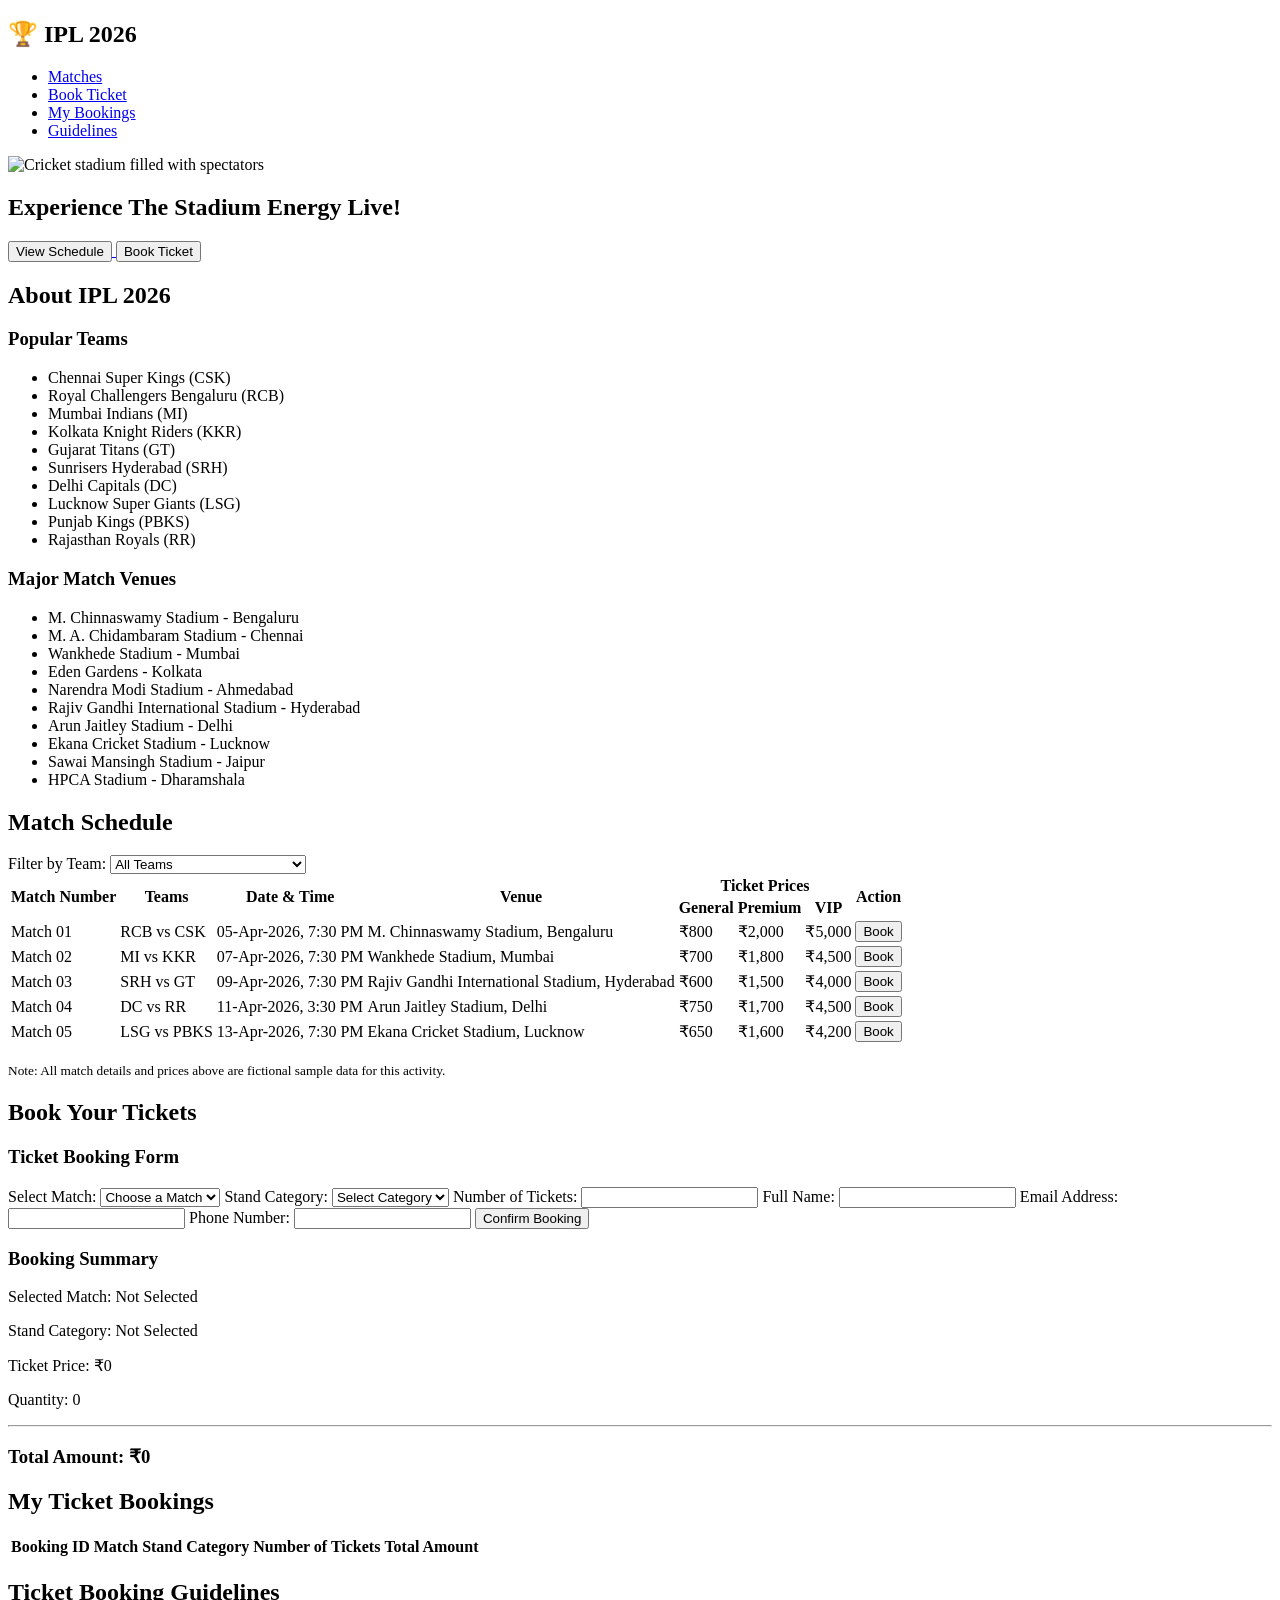
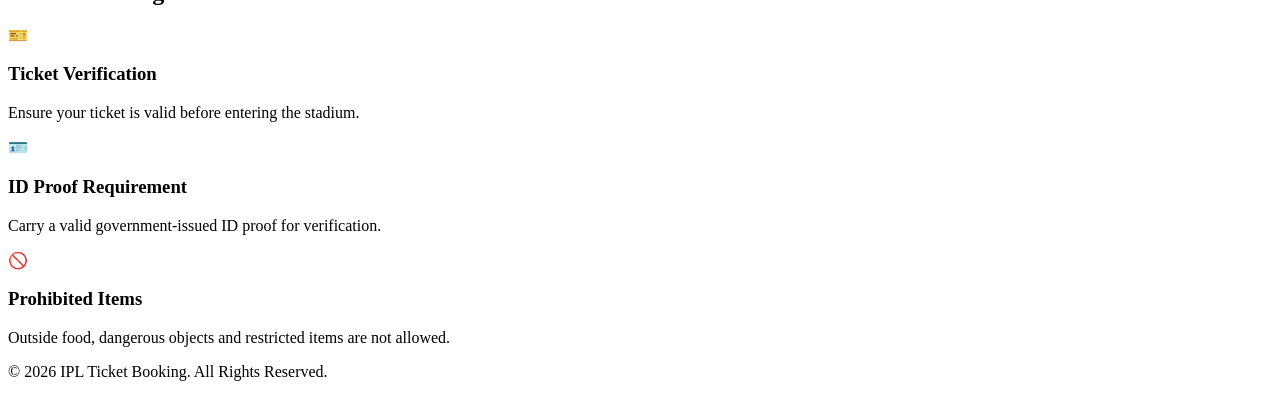
==== WebApp/index.html @ ac0f92f1 "update HTML" ====
<!DOCTYPE html>
<html lang="en">

<head>
    <meta charset="UTF-8">
    <meta name="viewport" content="width=device-width, initial-scale=1.0">
    <title>IPL 2026 - Ticket Booking</title>

    <link rel="stylesheet" href="../CSS/style.css">
</head>

<body>

    <!-- Navigation Bar -->
    <header>
        <nav>
            <div class="logo">
                <h1>🏆 IPL 2026</h1>
            </div>

            <ul>
                <li><a href="#matches">Matches</a></li>
                <li><a href="#booking">Book Ticket</a></li>
                <li><a href="#my-bookings">My Bookings</a></li>
                <li><a href="#guidelines">Guidelines</a></li>
            </ul>
        </nav>
    </header>


    <main>

        <!-- Hero Section -->
        <section id="home" class="hero">

            <img src="img/ipl-stadium.jpg"
                 alt="Cricket stadium filled with spectators">

            <div class="hero-content">
                <h2>Experience The Stadium Energy Live!</h2>

                <a href="#matches">
                    <button type="button">View Schedule</button>
                </a>

                <a href="#booking">
                    <button type="button">Book Ticket</button>
                </a>
            </div>

        </section>


        <!-- About IPL Section -->
        <section id="about">

            <h2>About IPL 2026</h2>

            <div class="about-content">

                <div class="popular-teams">
                    <h3>Popular Teams</h3>

                    <ul>
                        <li>Chennai Super Kings (CSK)</li>
                        <li>Royal Challengers Bengaluru (RCB)</li>
                        <li>Mumbai Indians (MI)</li>
                        <li>Kolkata Knight Riders (KKR)</li>
                        <li>Gujarat Titans (GT)</li>
                        <li>Sunrisers Hyderabad (SRH)</li>
                        <li>Delhi Capitals (DC)</li>
                        <li>Lucknow Super Giants (LSG)</li>
                        <li>Punjab Kings (PBKS)</li>
                        <li>Rajasthan Royals (RR)</li>
                    </ul>
                </div>


                <div class="major-venues">
                    <h3>Major Match Venues</h3>

                    <ul>
                        <li>M. Chinnaswamy Stadium - Bengaluru</li>
                        <li>M. A. Chidambaram Stadium - Chennai</li>
                        <li>Wankhede Stadium - Mumbai</li>
                        <li>Eden Gardens - Kolkata</li>
                        <li>Narendra Modi Stadium - Ahmedabad</li>
                        <li>Rajiv Gandhi International Stadium - Hyderabad</li>
                        <li>Arun Jaitley Stadium - Delhi</li>
                        <li>Ekana Cricket Stadium - Lucknow</li>
                        <li>Sawai Mansingh Stadium - Jaipur</li>
                        <li>HPCA Stadium - Dharamshala</li>
                    </ul>
                </div>

            </div>

        </section>


        <!-- Match Schedule Section -->
        <section id="matches">

            <h2>Match Schedule</h2>

            <!-- Team Filter -->
            <div class="team-filter">
                <label for="team-filter">Filter by Team:</label>

                <select id="team-filter" name="team-filter">
                    <option value="all">All Teams</option>
                    <option value="CSK">Chennai Super Kings</option>
                    <option value="RCB">Royal Challengers Bengaluru</option>
                    <option value="MI">Mumbai Indians</option>
                    <option value="KKR">Kolkata Knight Riders</option>
                    <option value="GT">Gujarat Titans</option>
                    <option value="SRH">Sunrisers Hyderabad</option>
                    <option value="DC">Delhi Capitals</option>
                    <option value="LSG">Lucknow Super Giants</option>
                    <option value="PBKS">Punjab Kings</option>
                    <option value="RR">Rajasthan Royals</option>
                </select>
            </div>


            <!-- Match Table -->
            <table>

                <thead>
                    <tr>
                        <th rowspan="2">Match Number</th>
                        <th rowspan="2">Teams</th>
                        <th rowspan="2">Date & Time</th>
                        <th rowspan="2">Venue</th>
                        <th colspan="3">Ticket Prices</th>
                        <th rowspan="2">Action</th>
                    </tr>

                    <tr>
                        <th>General</th>
                        <th>Premium</th>
                        <th>VIP</th>
                    </tr>
                </thead>


                <tbody>

                    <tr>
                        <td>Match 01</td>
                        <td>RCB vs CSK</td>
                        <td>05-Apr-2026, 7:30 PM</td>
                        <td>M. Chinnaswamy Stadium, Bengaluru</td>
                        <td>₹800</td>
                        <td>₹2,000</td>
                        <td>₹5,000</td>
                        <td><a href="#booking"><button type="button">Book</button></a></td>
                    </tr>

                    <tr>
                        <td>Match 02</td>
                        <td>MI vs KKR</td>
                        <td>07-Apr-2026, 7:30 PM</td>
                        <td>Wankhede Stadium, Mumbai</td>
                        <td>₹700</td>
                        <td>₹1,800</td>
                        <td>₹4,500</td>
                        <td><a href="#booking"><button type="button">Book</button></a></td>
                    </tr>

                    <tr>
                        <td>Match 03</td>
                        <td>SRH vs GT</td>
                        <td>09-Apr-2026, 7:30 PM</td>
                        <td>Rajiv Gandhi International Stadium, Hyderabad</td>
                        <td>₹600</td>
                        <td>₹1,500</td>
                        <td>₹4,000</td>
                        <td><a href="#booking"><button type="button">Book</button></a></td>
                    </tr>

                    <tr>
                        <td>Match 04</td>
                        <td>DC vs RR</td>
                        <td>11-Apr-2026, 3:30 PM</td>
                        <td>Arun Jaitley Stadium, Delhi</td>
                        <td>₹750</td>
                        <td>₹1,700</td>
                        <td>₹4,500</td>
                        <td><a href="#booking"><button type="button">Book</button></a></td>
                    </tr>

                    <tr>
                        <td>Match 05</td>
                        <td>LSG vs PBKS</td>
                        <td>13-Apr-2026, 7:30 PM</td>
                        <td>Ekana Cricket Stadium, Lucknow</td>
                        <td>₹650</td>
                        <td>₹1,600</td>
                        <td>₹4,200</td>
                        <td><a href="#booking"><button type="button">Book</button></a></td>
                    </tr>

                </tbody>

            </table>

            <p><small>Note: All match details and prices above are fictional sample data for this activity.</small></p>

        </section>


        <!-- Ticket Booking Section -->
        <section id="booking">

            <h2>Book Your Tickets</h2>

            <div class="booking-container">

                <!-- Booking Form -->
                <div class="booking-form">

                    <h3>Ticket Booking Form</h3>

                    <form>

                        <label for="match">Select Match:</label>
                        <select id="match" name="match" required>
                            <option value="">Choose a Match</option>
                            <option value="Match 01">RCB vs CSK</option>
                            <option value="Match 02">MI vs KKR</option>
                            <option value="Match 03">SRH vs GT</option>
                            <option value="Match 04">DC vs RR</option>
                            <option value="Match 05">LSG vs PBKS</option>
                        </select>


                        <label for="stand">Stand Category:</label>
                        <select id="stand" name="stand" required>
                            <option value="">Select Category</option>
                            <option value="General">General</option>
                            <option value="Premium">Premium</option>
                            <option value="VIP">VIP</option>
                        </select>


                        <label for="quantity">Number of Tickets:</label>
                        <input type="number" id="quantity"
                               name="quantity" min="1" required>


                        <label for="name">Full Name:</label>
                        <input type="text" id="name"
                               name="name" required>


                        <label for="email">Email Address:</label>
                        <input type="email" id="email"
                               name="email" required>


                        <label for="phone">Phone Number:</label>
                        <input type="tel" id="phone"
                               name="phone" required>


                        <button type="submit">Confirm Booking</button>

                    </form>

                </div>


                <!-- Booking Summary Card -->
                <aside class="booking-summary">

                    <h3>Booking Summary</h3>

                    <p>Selected Match: <span>Not Selected</span></p>

                    <p>Stand Category: <span>Not Selected</span></p>

                    <p>Ticket Price: <span>₹0</span></p>

                    <p>Quantity: <span>0</span></p>

                    <hr>

                    <h3>Total Amount: ₹0</h3>

                </aside>

            </div>

        </section>


        <!-- My Ticket Bookings Section -->
        <section id="my-bookings">

            <h2>My Ticket Bookings</h2>

            <table>

                <thead>
                    <tr>
                        <th>Booking ID</th>
                        <th>Match</th>
                        <th>Stand Category</th>
                        <th>Number of Tickets</th>
                        <th>Total Amount</th>
                    </tr>
                </thead>

                <tbody>
                    <!-- Future booking records will appear here -->
                </tbody>

            </table>

        </section>


        <!-- Guidelines Section -->
        <section id="guidelines">

            <h2>Ticket Booking Guidelines</h2>

            <div class="guidelines-list">

                <article class="guideline-card">
                    <span class="guideline-icon">🎫</span>
                    <div>
                        <h3>Ticket Verification</h3>
                        <p>Ensure your ticket is valid before entering the stadium.</p>
                    </div>
                </article>


                <article class="guideline-card">
                    <span class="guideline-icon">🪪</span>
                    <div>
                        <h3>ID Proof Requirement</h3>
                        <p>Carry a valid government-issued ID proof for verification.</p>
                    </div>
                </article>


                <article class="guideline-card">
                    <span class="guideline-icon">🚫</span>
                    <div>
                        <h3>Prohibited Items</h3>
                        <p>Outside food, dangerous objects and restricted items are not allowed.</p>
                    </div>
                </article>

            </div>

        </section>

    </main>


    <!-- Footer -->
    <footer>

        <p>&copy; 2026 IPL Ticket Booking. All Rights Reserved.</p>

    </footer>

</body>

</html>
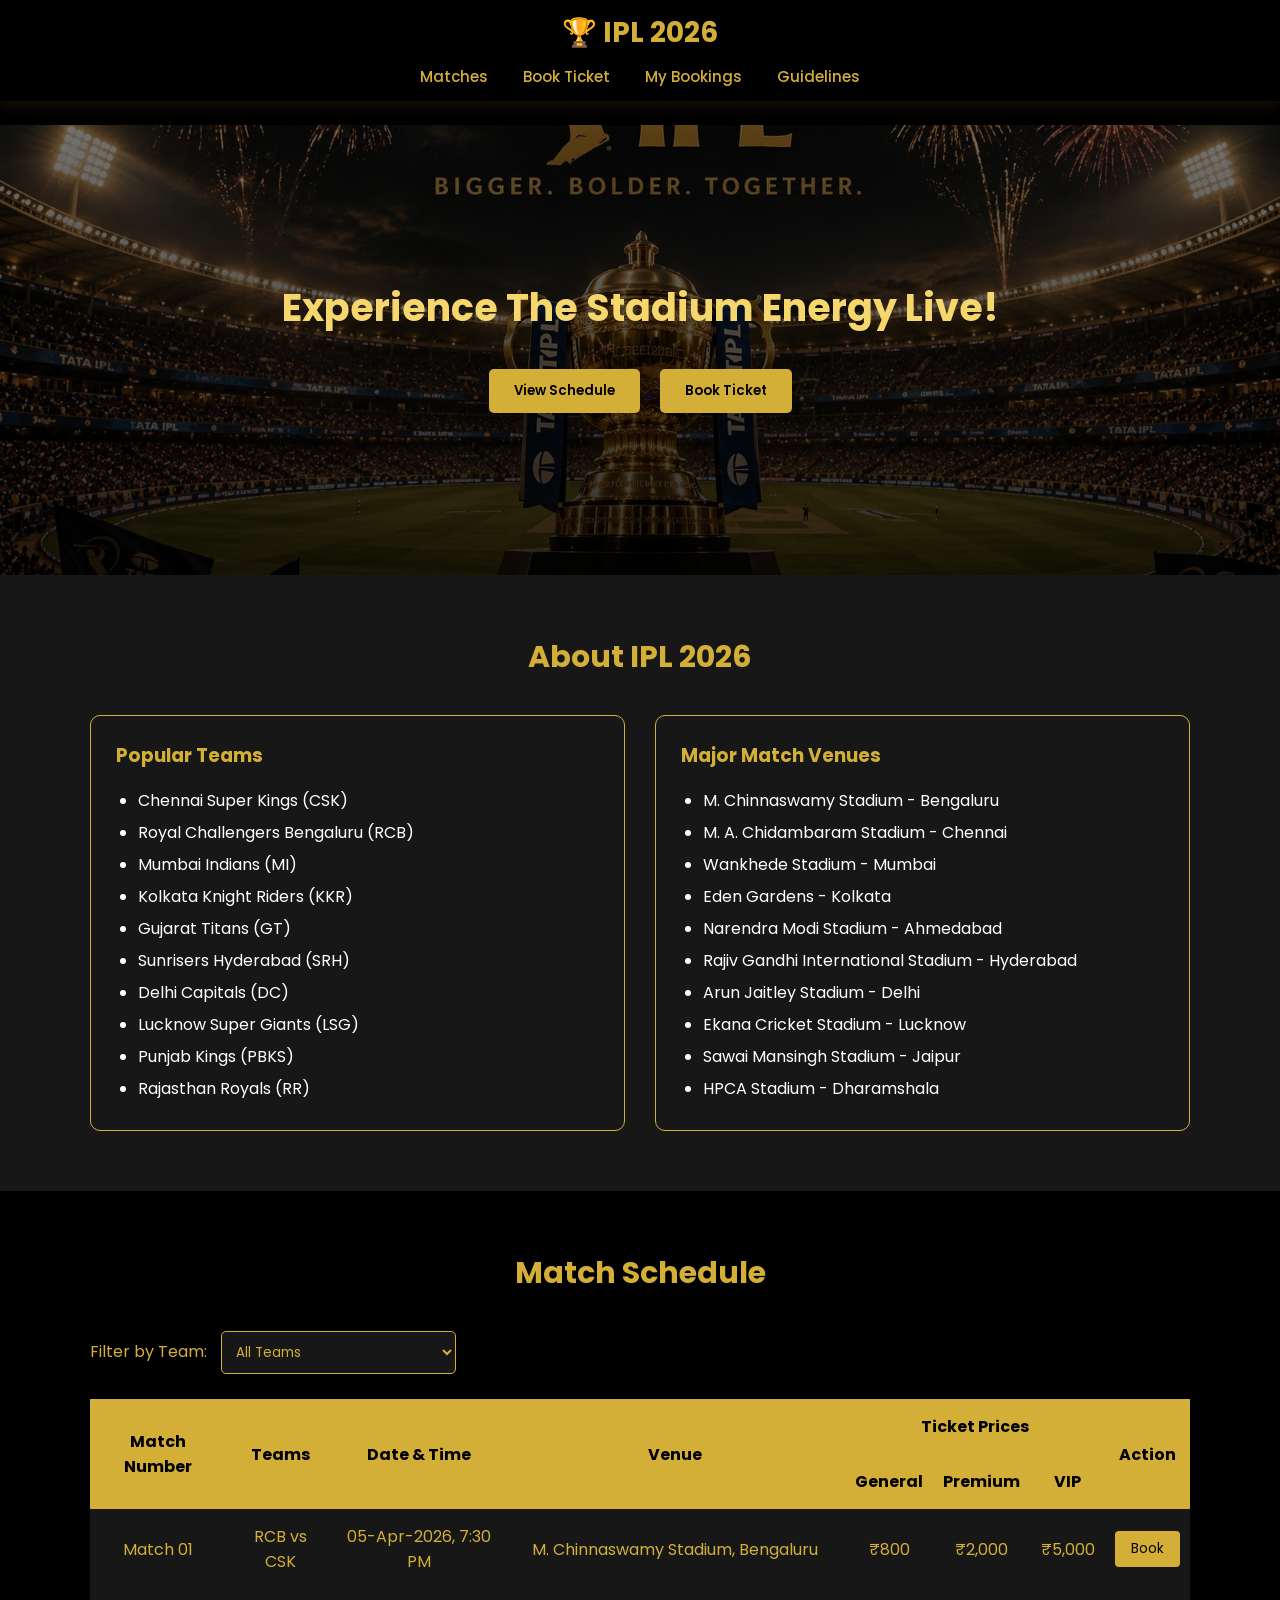
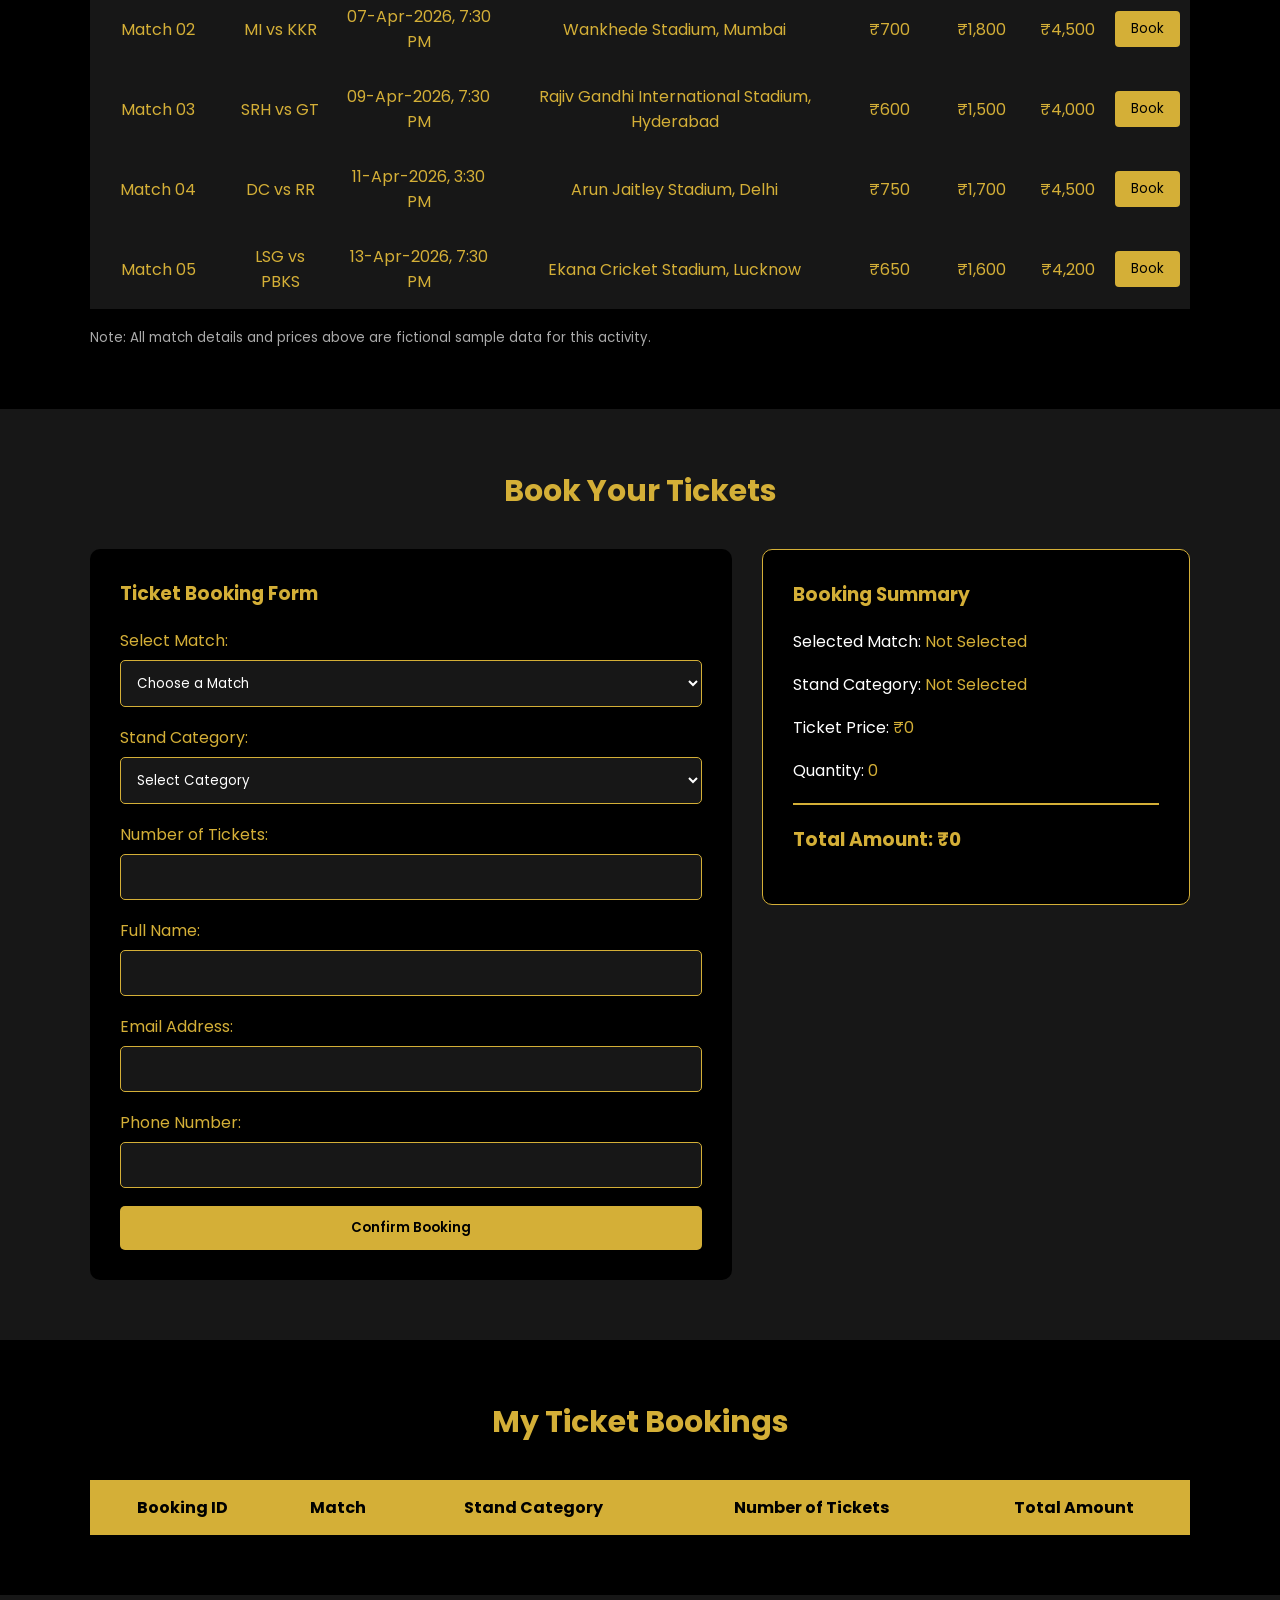
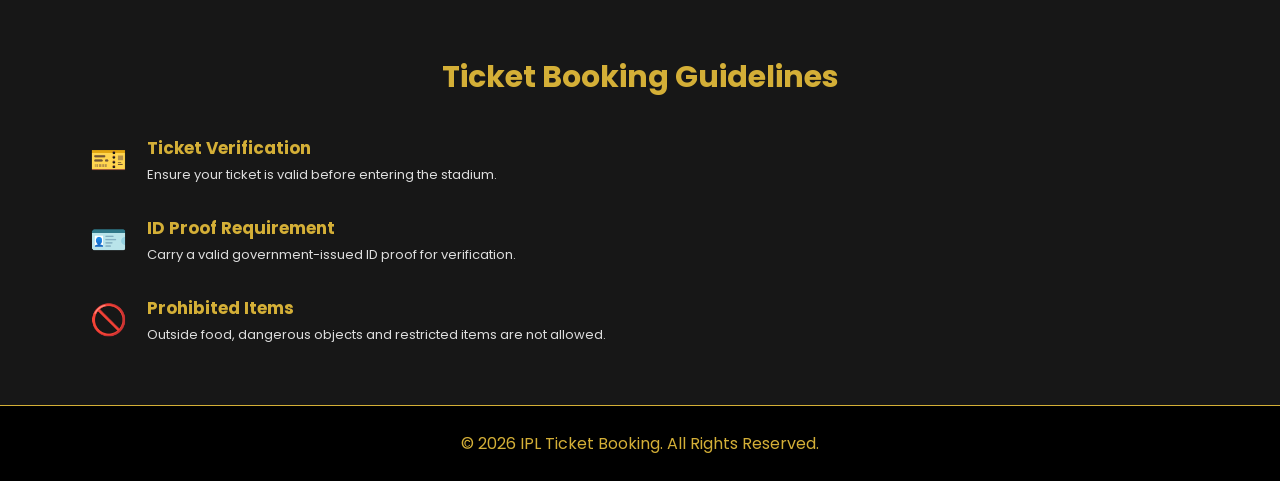
==== commit 072ed696: "updated application" ====
--- a/WebApp/index.html
+++ b/WebApp/index.html
@@ -34,8 +34,8 @@
         <!-- Hero Section -->
         <section id="home" class="hero">
 
-            <img src="img/ipl-stadium.jpg"
-                 alt="Cricket stadium filled with spectators">
+            <img src="../img/ipl-stadium.jpg"
+                alt="Cricket stadium filled with spectators">
 
             <div class="hero-content">
                 <h2>Experience The Stadium Energy Live!</h2>
--- a/CSS/style.css
+++ b/CSS/style.css
@@ -0,0 +1,421 @@
+
+/* Google Font */
+@import url('https://fonts.googleapis.com/css2?family=Poppins:wght@300;400;500;600;700&display=swap');
+
+
+/* 1. CSS Variables */
+:root {
+    --primary: #000000;
+    --secondary: #171717;
+    --accent: #D4AF37;
+    --text: #FFFFFF;
+    --gold-light: #F5D76E;
+}
+
+
+/* 2. Global Styling */
+* {
+    margin: 0;
+    padding: 0;
+    box-sizing: border-box;
+}
+
+html {
+    scroll-behavior: smooth;
+    scroll-padding-top: 150px;
+}
+
+body {
+    font-family: 'Poppins', sans-serif;
+    background-color: var(--primary);
+    color: var(--text);
+}
+
+
+/* 3. Navigation Bar */
+header {
+    background-color: var(--primary);
+    position: fixed;
+    top: 0;
+    left: 0;
+    width: 100%;
+    z-index: 1000;
+    box-shadow: 0 2px 15px rgba(212, 175, 55, 0.15);
+}
+
+nav {
+    display: flex;
+    flex-direction: column;
+    align-items: center;
+    padding: 12px 5%;
+}
+
+.logo h1 {
+    color: var(--accent);
+    font-size: 28px;
+    margin-bottom: 10px;
+}
+
+nav ul {
+    display: flex;
+    justify-content: center;
+    gap: 35px;
+    list-style: none;
+    flex-wrap: wrap;
+}
+
+nav ul li a {
+    color: var(--accent);
+    text-decoration: none;
+    font-size: 15px;
+    font-weight: 500;
+    transition: 0.3s;
+}
+
+nav ul li a:hover {
+    color: var(--gold-light);
+}
+
+
+/* 4. Hero Section */
+.hero {
+    height: 450px;
+    margin-top: 125px;
+    position: relative;
+    display: flex;
+    justify-content: center;
+    align-items: center;
+    text-align: center;
+    overflow: hidden;
+}
+
+.hero img {
+    position: absolute;
+    width: 100%;
+    height: 100%;
+    object-fit: cover;
+    z-index: 0;
+}
+
+.hero::after {
+    content: "";
+    position: absolute;
+    inset: 0;
+    background: linear-gradient(
+        rgba(0, 0, 0, 0.55),
+        rgba(0, 0, 0, 0.8)
+    );
+}
+
+.hero-content {
+    position: relative;
+    z-index: 1;
+    padding: 20px;
+}
+
+.hero-content h2 {
+    color: var(--gold-light);
+    font-size: 38px;
+    margin-bottom: 25px;
+}
+
+.hero-content button {
+    background-color: var(--accent);
+    color: var(--primary);
+    border: none;
+    padding: 12px 25px;
+    margin: 8px;
+    border-radius: 5px;
+    font-family: inherit;
+    font-weight: 600;
+    cursor: pointer;
+    transition: 0.3s;
+}
+
+.hero-content button:hover {
+    background-color: var(--gold-light);
+    transform: translateY(-3px);
+}
+
+
+/* 5. Common Section Styling */
+section {
+    padding: 60px 7%;
+    scroll-margin-top: 140px;
+}
+
+section > h2 {
+    text-align: center;
+    color: var(--accent);
+    font-size: 30px;
+    margin-bottom: 35px;
+}
+
+
+/* 6. About IPL Section */
+#about {
+    background-color: var(--secondary);
+}
+
+.about-content {
+    display: grid;
+    grid-template-columns: repeat(2, 1fr);
+    gap: 30px;
+}
+
+.popular-teams,
+.major-venues {
+    border: 1px solid var(--accent);
+    border-radius: 10px;
+    padding: 25px;
+}
+
+.about-content h3 {
+    color: var(--accent);
+    margin-bottom: 15px;
+}
+
+.about-content ul {
+    padding-left: 22px;
+    line-height: 2;
+}
+
+.about-content li {
+    color: var(--text);
+}
+
+
+/* 7. Match Schedule */
+#matches {
+    background-color: var(--primary);
+}
+
+.team-filter {
+    margin-bottom: 25px;
+}
+
+.team-filter label {
+    color: var(--accent);
+    margin-right: 10px;
+}
+
+.team-filter select {
+    padding: 10px;
+    background-color: var(--secondary);
+    color: var(--accent);
+    border: 1px solid var(--accent);
+    border-radius: 5px;
+    font-family: inherit;
+}
+
+
+/* Match Table */
+table {
+    width: 100%;
+    border-collapse: collapse;
+    text-align: center;
+    margin-top: 15px;
+}
+
+th {
+    background-color: var(--accent);
+    color: var(--primary);
+    padding: 15px 10px;
+}
+
+td {
+    background-color: var(--secondary);
+    color: var(--accent);
+    padding: 15px 10px;
+}
+
+tbody tr:hover td {
+    background-color: #252525;
+}
+
+table button {
+    background-color: var(--accent);
+    color: var(--primary);
+    border: none;
+    padding: 8px 16px;
+    border-radius: 4px;
+    cursor: pointer;
+    font-family: inherit;
+}
+
+#matches > p {
+    color: #AAAAAA;
+    margin-top: 15px;
+}
+
+
+/* 8. Booking Section */
+#booking {
+    background-color: var(--secondary);
+}
+
+.booking-container {
+    display: grid;
+    grid-template-columns: 1.5fr 1fr;
+    gap: 30px;
+    align-items: start;
+}
+
+.booking-form,
+.booking-summary {
+    background-color: var(--primary);
+    padding: 30px;
+    border-radius: 10px;
+}
+
+.booking-form h3,
+.booking-summary h3 {
+    color: var(--accent);
+    margin-bottom: 20px;
+}
+
+.booking-form form label {
+    display: block;
+    color: var(--accent);
+    margin-bottom: 7px;
+}
+
+.booking-form input,
+.booking-form select {
+    width: 100%;
+    padding: 12px;
+    margin-bottom: 18px;
+    background-color: var(--secondary);
+    color: var(--text);
+    border: 1px solid var(--accent);
+    border-radius: 5px;
+    font-family: inherit;
+}
+
+.booking-form button {
+    width: 100%;
+    padding: 12px;
+    background-color: var(--accent);
+    color: var(--primary);
+    border: none;
+    border-radius: 5px;
+    font-family: inherit;
+    font-weight: 600;
+    cursor: pointer;
+    transition: 0.3s;
+}
+
+.booking-form button:hover {
+    background-color: var(--gold-light);
+}
+
+.booking-summary {
+    border: 1px solid var(--accent);
+}
+
+.booking-summary p {
+    color: var(--text);
+    margin-bottom: 18px;
+}
+
+.booking-summary span {
+    color: var(--accent);
+}
+
+.booking-summary hr {
+    border: 1px solid var(--accent);
+    margin: 20px 0;
+}
+
+
+/* 9. My Bookings Section */
+#my-bookings {
+    background-color: var(--primary);
+}
+
+
+/* 10. Guidelines Section */
+#guidelines {
+    background-color: var(--secondary);
+}
+
+.guidelines-list {
+    display: flex;
+    flex-direction: column;
+    gap: 30px;
+}
+
+.guideline-card {
+    display: flex;
+    align-items: center;
+    gap: 20px;
+}
+
+.guideline-icon {
+    font-size: 30px;
+    color: var(--accent);
+}
+
+.guideline-card h3 {
+    color: var(--accent);
+    font-size: 17px;
+    margin-bottom: 4px;
+}
+
+.guideline-card p {
+    color: #DDDDDD;
+    font-size: 13px;
+}
+
+
+/* 11. Footer */
+footer {
+    background-color: var(--primary);
+    color: var(--accent);
+    text-align: center;
+    padding: 25px;
+    border-top: 1px solid var(--accent);
+}
+
+
+/* 12. Responsive Design */
+@media (max-width: 768px) {
+
+    nav ul {
+        gap: 15px;
+    }
+
+    nav ul li a {
+        font-size: 13px;
+    }
+
+    .hero {
+        height: 350px;
+    }
+
+    .hero-content h2 {
+        font-size: 25px;
+    }
+
+    .about-content {
+        grid-template-columns: 1fr;
+    }
+
+    .booking-container {
+        grid-template-columns: 1fr;
+    }
+
+    #matches {
+        overflow-x: auto;
+    }
+
+    #matches table {
+        min-width: 850px;
+    }
+
+    section {
+        padding: 40px 5%;
+    }
+
+}
+
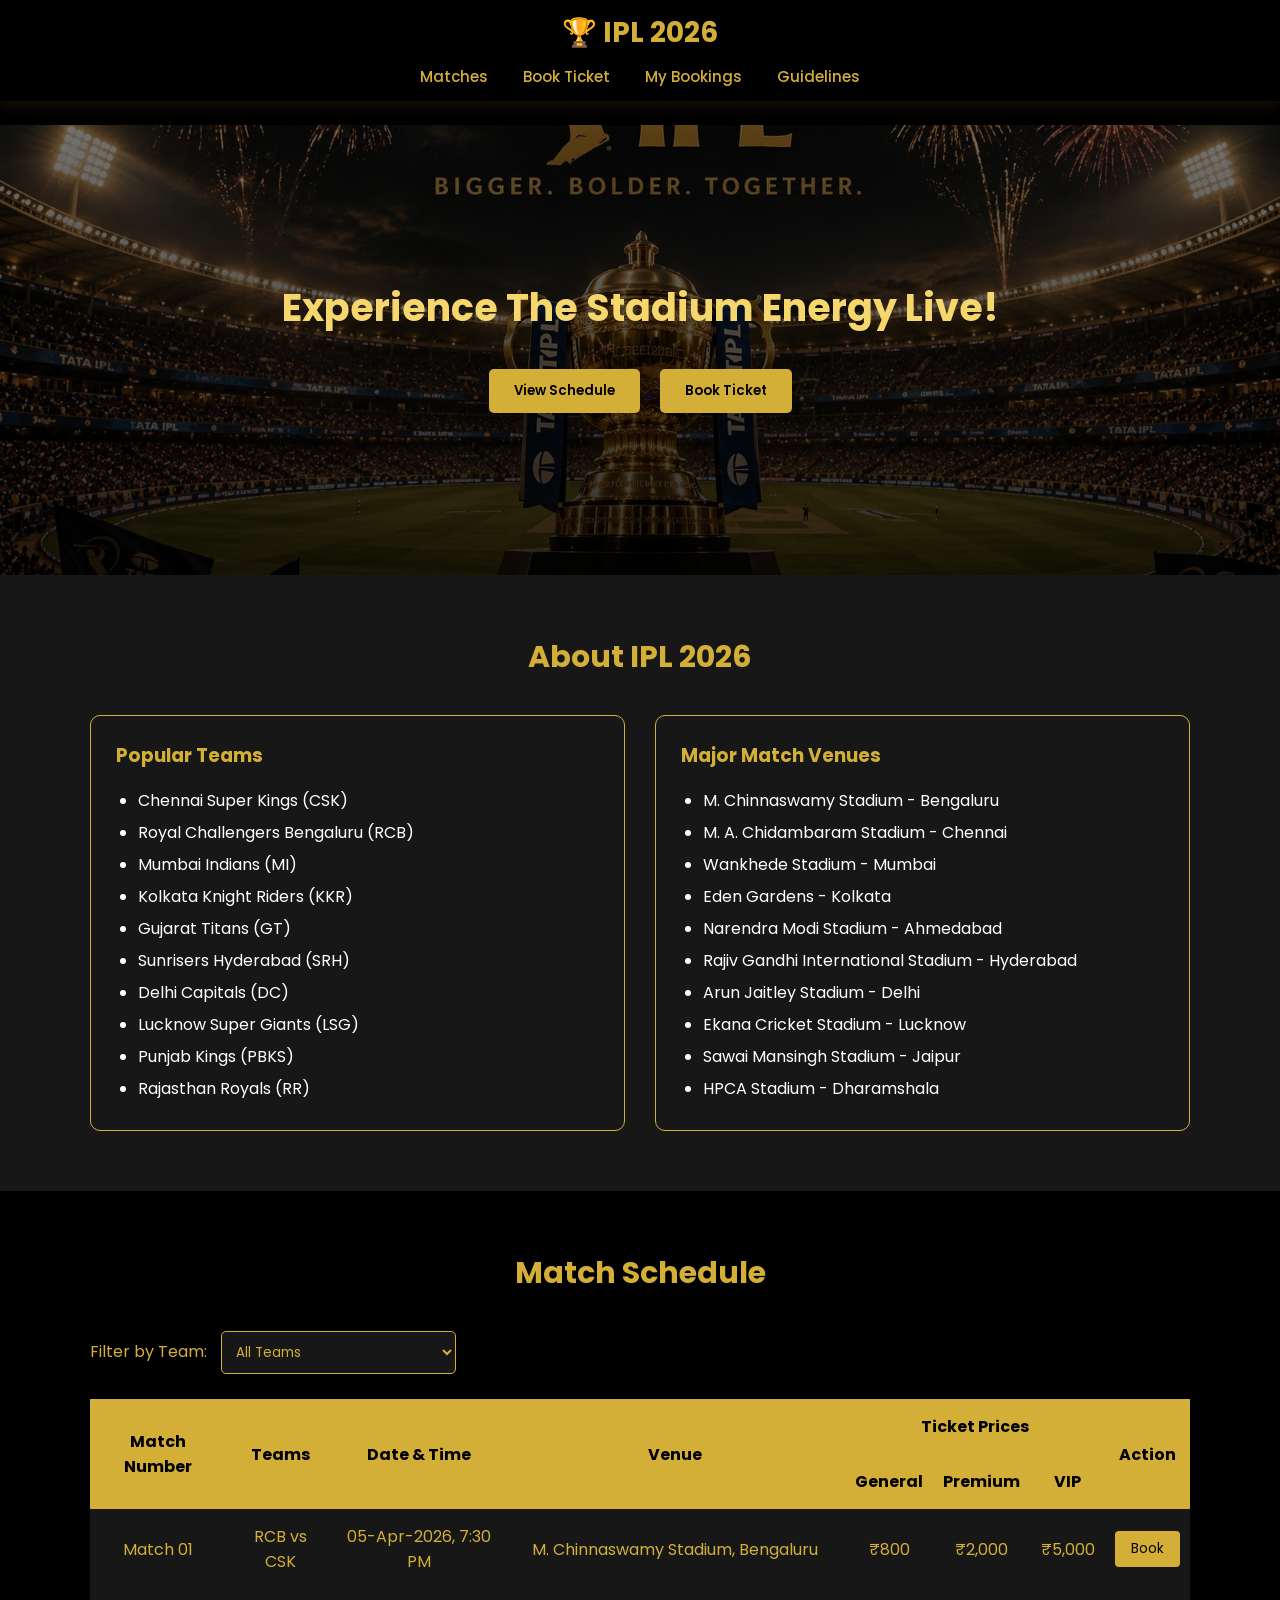
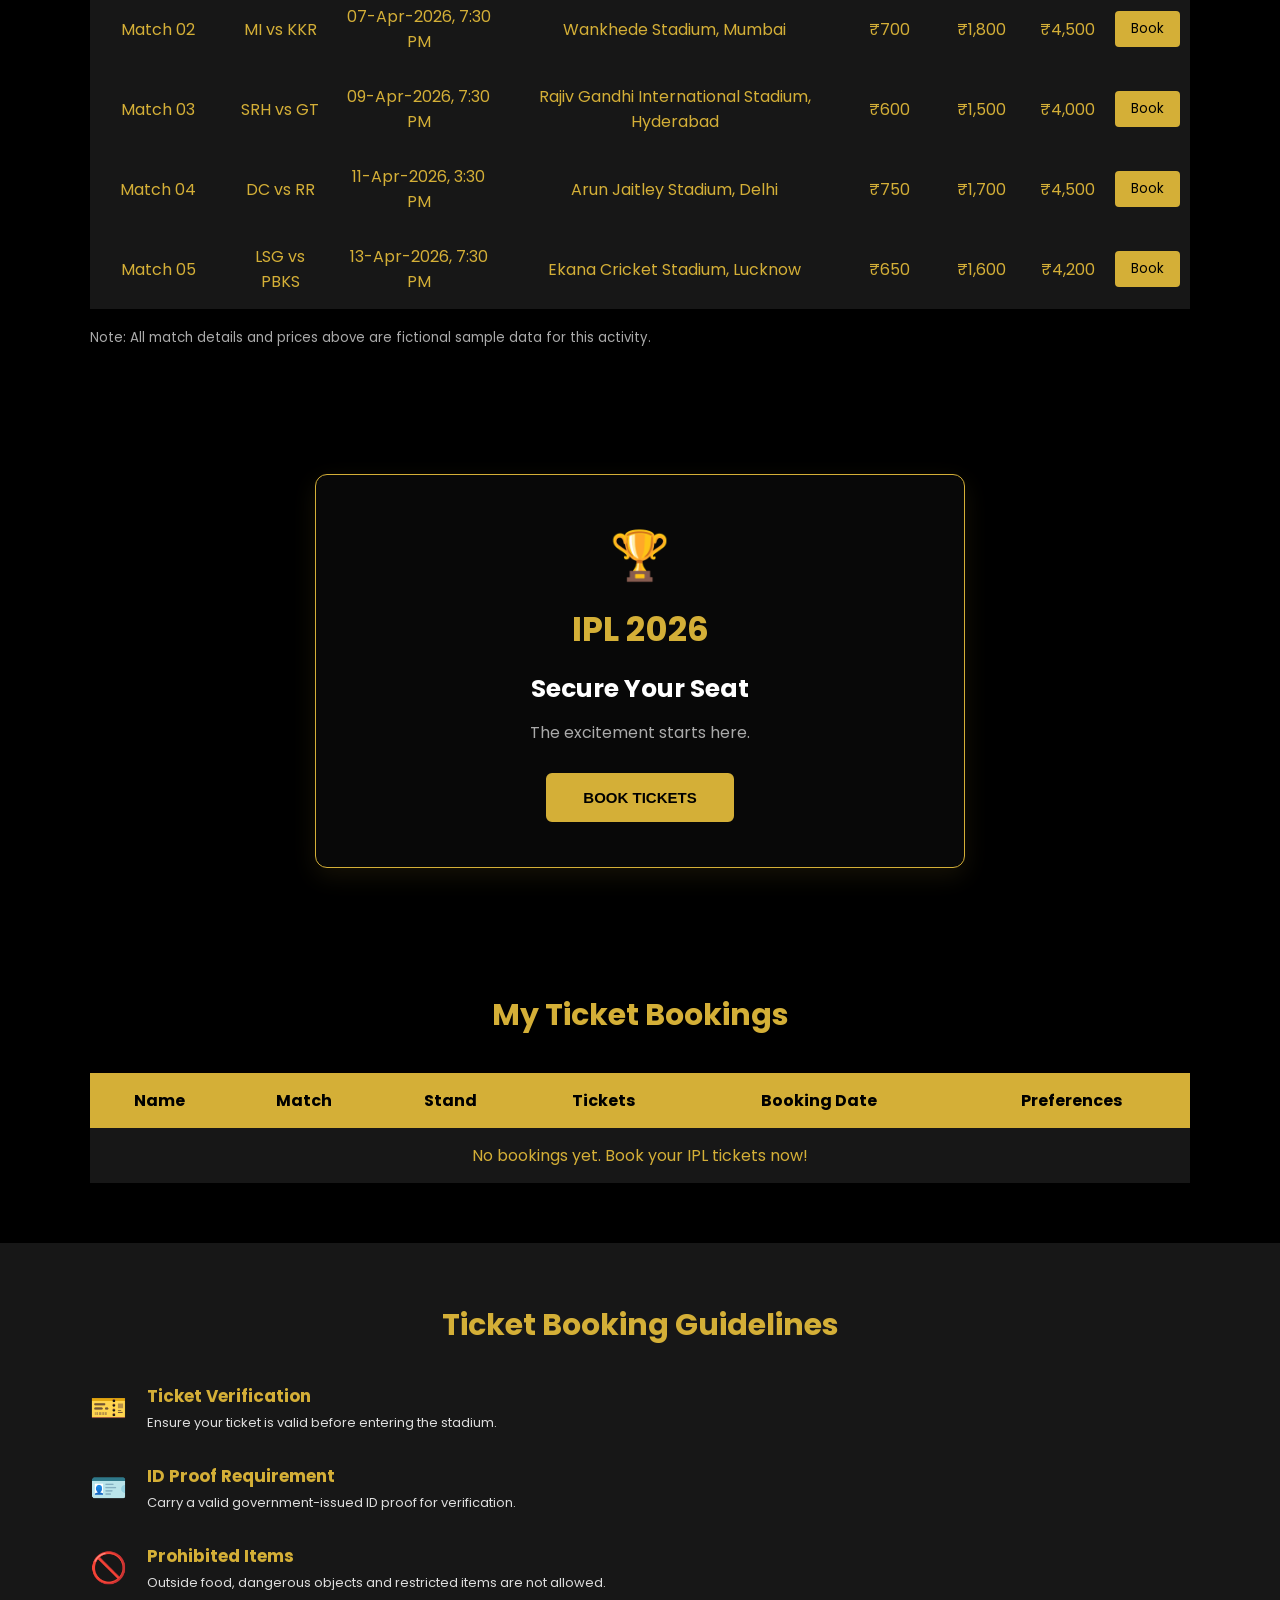
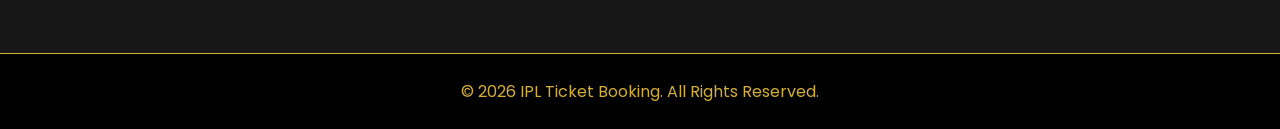
==== commit 93622c58: "updated" ====
--- a/WebApp/index.html
+++ b/WebApp/index.html
@@ -21,14 +21,13 @@
 
             <ul>
                 <li><a href="#matches">Matches</a></li>
-                <li><a href="#booking">Book Ticket</a></li>
+                <li><a href="booking.html">Book Ticket</a></li>
                 <li><a href="#my-bookings">My Bookings</a></li>
                 <li><a href="#guidelines">Guidelines</a></li>
             </ul>
         </nav>
     </header>
 
-
     <main>
 
         <!-- Hero Section -->
@@ -44,13 +43,12 @@
                     <button type="button">View Schedule</button>
                 </a>
 
-                <a href="#booking">
+                <a href="booking.html">
                     <button type="button">Book Ticket</button>
                 </a>
             </div>
 
         </section>
-
 
         <!-- About IPL Section -->
         <section id="about">
@@ -76,7 +74,6 @@
                     </ul>
                 </div>
 
-
                 <div class="major-venues">
                     <h3>Major Match Venues</h3>
 
@@ -98,7 +95,6 @@
 
         </section>
 
-
         <!-- Match Schedule Section -->
         <section id="matches">
 
@@ -123,7 +119,6 @@
                 </select>
             </div>
 
-
             <!-- Match Table -->
             <table>
 
@@ -143,7 +138,6 @@
                         <th>VIP</th>
                     </tr>
                 </thead>
-
 
                 <tbody>
 
@@ -155,7 +149,7 @@
                         <td>₹800</td>
                         <td>₹2,000</td>
                         <td>₹5,000</td>
-                        <td><a href="#booking"><button type="button">Book</button></a></td>
+                        <td><a href="booking.html"><button type="button">Book</button></a></td>
                     </tr>
 
                     <tr>
@@ -166,7 +160,7 @@
                         <td>₹700</td>
                         <td>₹1,800</td>
                         <td>₹4,500</td>
-                        <td><a href="#booking"><button type="button">Book</button></a></td>
+                        <td><a href="booking.html"><button type="button">Book</button></a></td>
                     </tr>
 
                     <tr>
@@ -177,7 +171,7 @@
                         <td>₹600</td>
                         <td>₹1,500</td>
                         <td>₹4,000</td>
-                        <td><a href="#booking"><button type="button">Book</button></a></td>
+                        <td><a href="booking.html"><button type="button">Book</button></a></td>
                     </tr>
 
                     <tr>
@@ -188,7 +182,7 @@
                         <td>₹750</td>
                         <td>₹1,700</td>
                         <td>₹4,500</td>
-                        <td><a href="#booking"><button type="button">Book</button></a></td>
+                        <td><a href="booking.html"><button type="button">Book</button></a></td>
                     </tr>
 
                     <tr>
@@ -199,7 +193,7 @@
                         <td>₹650</td>
                         <td>₹1,600</td>
                         <td>₹4,200</td>
-                        <td><a href="#booking"><button type="button">Book</button></a></td>
+                        <td><a href="booking.html"><button type="button">Book</button></a></td>
                     </tr>
 
                 </tbody>
@@ -210,89 +204,30 @@
 
         </section>
 
-
-        <!-- Ticket Booking Section -->
+        <!-- Booking Link Section: The actual form is only in booking.html -->
+        
         <section id="booking">
-
-            <h2>Book Your Tickets</h2>
-
             <div class="booking-container">
 
-                <!-- Booking Form -->
                 <div class="booking-form">
 
-                    <h3>Ticket Booking Form</h3>
-
-                    <form>
-
-                        <label for="match">Select Match:</label>
-                        <select id="match" name="match" required>
-                            <option value="">Choose a Match</option>
-                            <option value="Match 01">RCB vs CSK</option>
-                            <option value="Match 02">MI vs KKR</option>
-                            <option value="Match 03">SRH vs GT</option>
-                            <option value="Match 04">DC vs RR</option>
-                            <option value="Match 05">LSG vs PBKS</option>
-                        </select>
-
-
-                        <label for="stand">Stand Category:</label>
-                        <select id="stand" name="stand" required>
-                            <option value="">Select Category</option>
-                            <option value="General">General</option>
-                            <option value="Premium">Premium</option>
-                            <option value="VIP">VIP</option>
-                        </select>
-
-
-                        <label for="quantity">Number of Tickets:</label>
-                        <input type="number" id="quantity"
-                               name="quantity" min="1" required>
-
-
-                        <label for="name">Full Name:</label>
-                        <input type="text" id="name"
-                               name="name" required>
-
-
-                        <label for="email">Email Address:</label>
-                        <input type="email" id="email"
-                               name="email" required>
-
-
-                        <label for="phone">Phone Number:</label>
-                        <input type="tel" id="phone"
-                               name="phone" required>
-
-
-                        <button type="submit">Confirm Booking</button>
-
-                    </form>
+                    <div class="booking-trophy">
+                        🏆
+                    </div>
+
+                    <h2>IPL 2026</h2>
+
+                    <h3>Secure Your Seat</h3>
+
+                    <p>The excitement starts here.</p>
+
+                    <a href="booking.html" class="book-now-link">
+                        <button type="button">BOOK TICKETS</button>
+                    </a>
 
                 </div>
 
-
-                <!-- Booking Summary Card -->
-                <aside class="booking-summary">
-
-                    <h3>Booking Summary</h3>
-
-                    <p>Selected Match: <span>Not Selected</span></p>
-
-                    <p>Stand Category: <span>Not Selected</span></p>
-
-                    <p>Ticket Price: <span>₹0</span></p>
-
-                    <p>Quantity: <span>0</span></p>
-
-                    <hr>
-
-                    <h3>Total Amount: ₹0</h3>
-
-                </aside>
-
-            </div>
-
+            </div>
         </section>
 
 
@@ -305,22 +240,22 @@
 
                 <thead>
                     <tr>
-                        <th>Booking ID</th>
+                        <th>Name</th>
                         <th>Match</th>
-                        <th>Stand Category</th>
-                        <th>Number of Tickets</th>
-                        <th>Total Amount</th>
+                        <th>Stand</th>
+                        <th>Tickets</th>
+                        <th>Booking Date</th>
+                        <th>Preferences</th>
                     </tr>
                 </thead>
 
-                <tbody>
-                    <!-- Future booking records will appear here -->
+                <tbody id="bookings-body">
+                    <!-- JavaScript displays saved bookings here -->
                 </tbody>
 
             </table>
 
         </section>
-
 
         <!-- Guidelines Section -->
         <section id="guidelines">
@@ -337,7 +272,6 @@
                     </div>
                 </article>
 
-
                 <article class="guideline-card">
                     <span class="guideline-icon">🪪</span>
                     <div>
@@ -346,7 +280,6 @@
                     </div>
                 </article>
 
-
                 <article class="guideline-card">
                     <span class="guideline-icon">🚫</span>
                     <div>
@@ -361,14 +294,13 @@
 
     </main>
 
-
     <!-- Footer -->
     <footer>
-
         <p>&copy; 2026 IPL Ticket Booking. All Rights Reserved.</p>
-
     </footer>
 
+    <!-- JavaScript -->
+    <script src="../JS/app.js"></script>
+
 </body>
-
 </html>
--- a/CSS/style.css
+++ b/CSS/style.css
@@ -249,82 +249,77 @@
 }
 
 
-/* 8. Booking Section */
+/* 8. Booking Section - Premium Luxury Design D */
+
 #booking {
-    background-color: var(--secondary);
-}
-
-.booking-container {
-    display: grid;
-    grid-template-columns: 1.5fr 1fr;
-    gap: 30px;
-    align-items: start;
-}
-
-.booking-form,
-.booking-summary {
-    background-color: var(--primary);
-    padding: 30px;
-    border-radius: 10px;
-}
-
-.booking-form h3,
-.booking-summary h3 {
-    color: var(--accent);
-    margin-bottom: 20px;
-}
-
-.booking-form form label {
-    display: block;
-    color: var(--accent);
-    margin-bottom: 7px;
-}
-
-.booking-form input,
-.booking-form select {
+    background-color: var(--primary);
+    padding: 65px 7%;
+    text-align: center;
+}
+
+#booking .booking-container {
+    display: flex;
+    justify-content: center;
+    align-items: center;
     width: 100%;
-    padding: 12px;
-    margin-bottom: 18px;
-    background-color: var(--secondary);
+}
+
+#booking .booking-form {
+    width: 100%;
+    max-width: 650px;
+    padding: 45px 30px;
+    margin: auto;
+    background-color: #080808;
+    border: 1px solid var(--accent);
+    border-radius: 12px;
+    box-shadow: 0 8px 25px rgba(212, 175, 55, 0.10);
+    text-align: center;
+}
+
+#booking .booking-trophy {
+    font-size: 48px;
+    margin-bottom: 12px;
+}
+
+#booking .booking-form h2 {
+    color: var(--accent);
+    font-size: 34px;
+    margin-bottom: 15px;
+}
+
+#booking .booking-form h3 {
     color: var(--text);
-    border: 1px solid var(--accent);
-    border-radius: 5px;
-    font-family: inherit;
-}
-
-.booking-form button {
-    width: 100%;
-    padding: 12px;
+    font-size: 25px;
+    margin-bottom: 12px;
+}
+
+#booking .booking-form p {
+    color: #AAAAAA;
+    font-size: 16px;
+    margin-bottom: 28px;
+}
+
+#booking .book-now-link {
+    text-decoration: none;
+}
+
+#booking .booking-form button {
+    width: auto;
     background-color: var(--accent);
     color: var(--primary);
-    border: none;
-    border-radius: 5px;
-    font-family: inherit;
+    padding: 14px 35px;
+    border: 2px solid var(--accent);
+    border-radius: 6px;
+    font-size: 15px;
     font-weight: 600;
     cursor: pointer;
     transition: 0.3s;
 }
 
-.booking-form button:hover {
-    background-color: var(--gold-light);
-}
-
-.booking-summary {
-    border: 1px solid var(--accent);
-}
-
-.booking-summary p {
-    color: var(--text);
-    margin-bottom: 18px;
-}
-
-.booking-summary span {
-    color: var(--accent);
-}
-
-.booking-summary hr {
-    border: 1px solid var(--accent);
-    margin: 20px 0;
+#booking .booking-form button:hover {
+    background-color: transparent;
+    color: var(--accent);
+    transform: translateY(-3px);
 }
 
 
@@ -401,10 +396,6 @@
         grid-template-columns: 1fr;
     }
 
-    .booking-container {
-        grid-template-columns: 1fr;
-    }
-
     #matches {
         overflow-x: auto;
     }
@@ -417,5 +408,19 @@
         padding: 40px 5%;
     }
 
-}
-
+    #booking {
+        padding: 45px 5%;
+    }
+
+    #booking .booking-form {
+        padding: 35px 20px;
+    }
+
+    #booking .booking-form h2 {
+        font-size: 28px;
+    }
+
+    #booking .booking-form h3 {
+        font-size: 21px;
+    }
+}
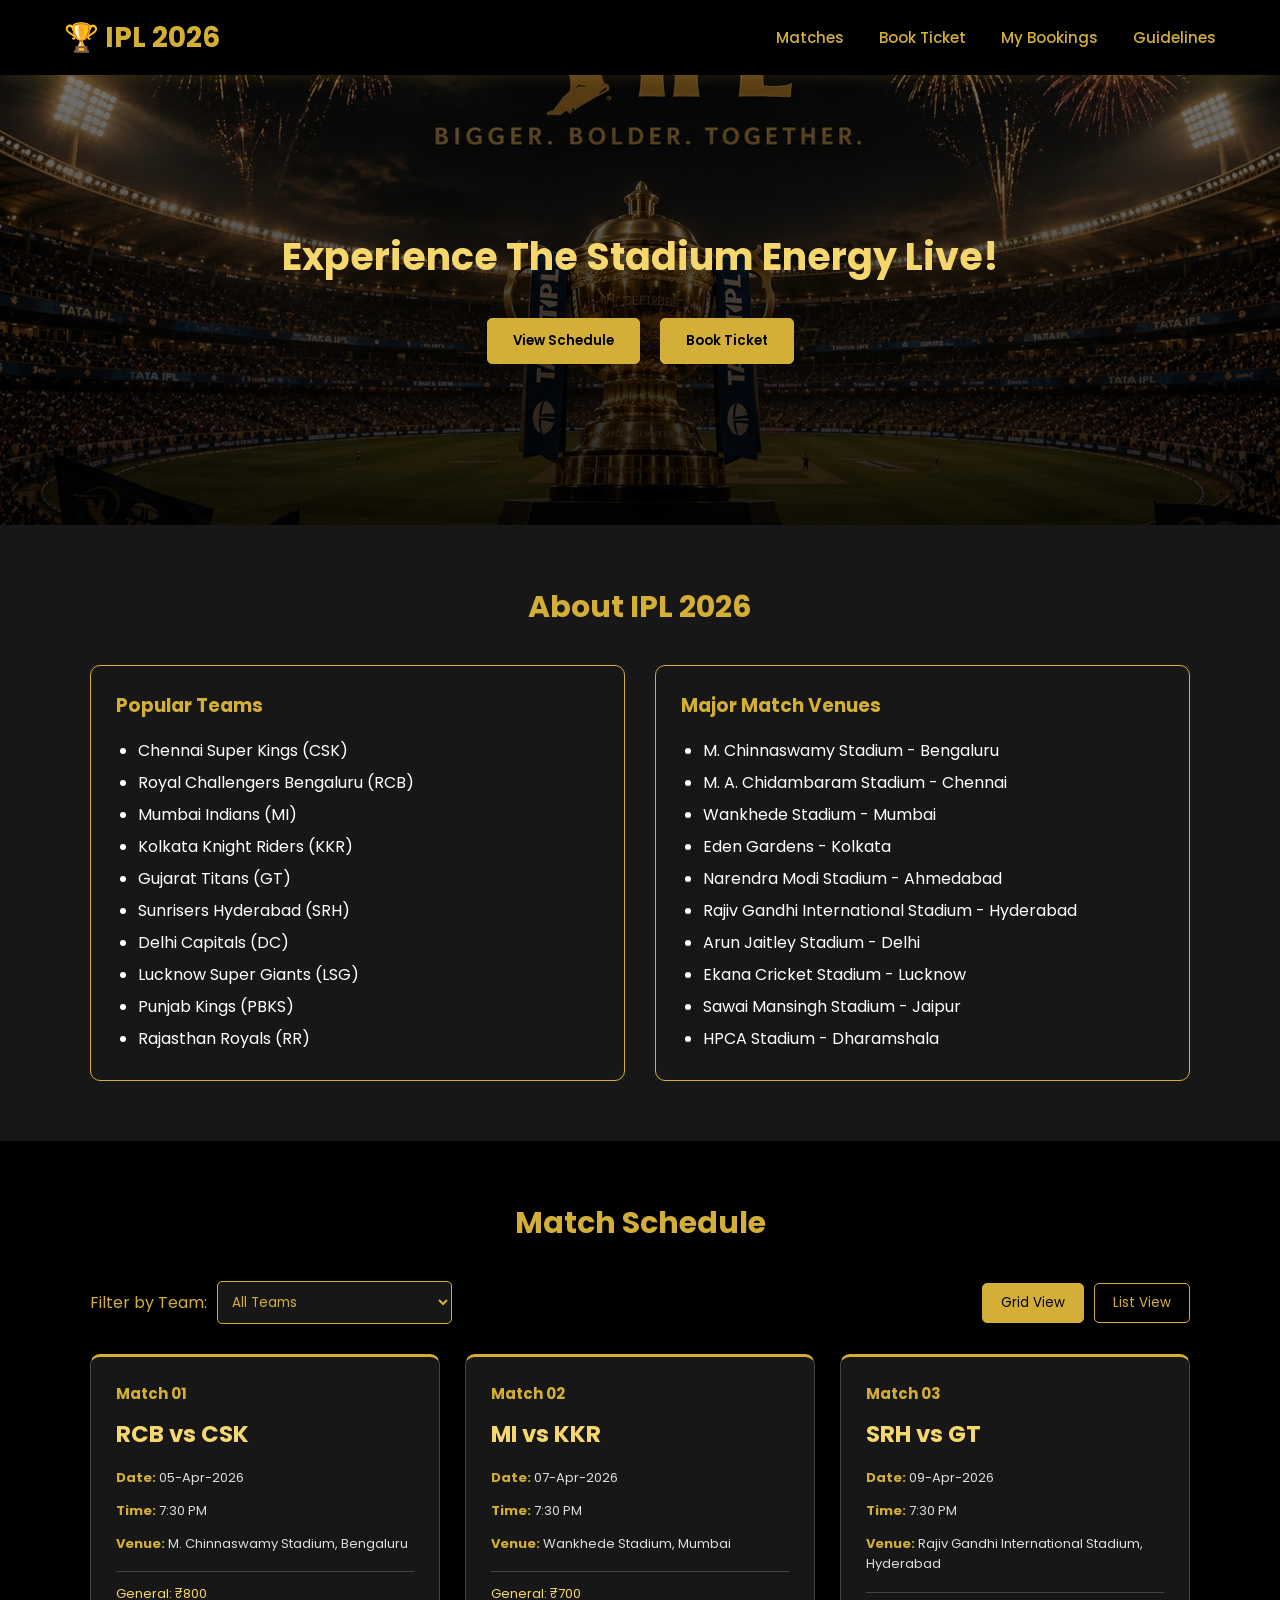
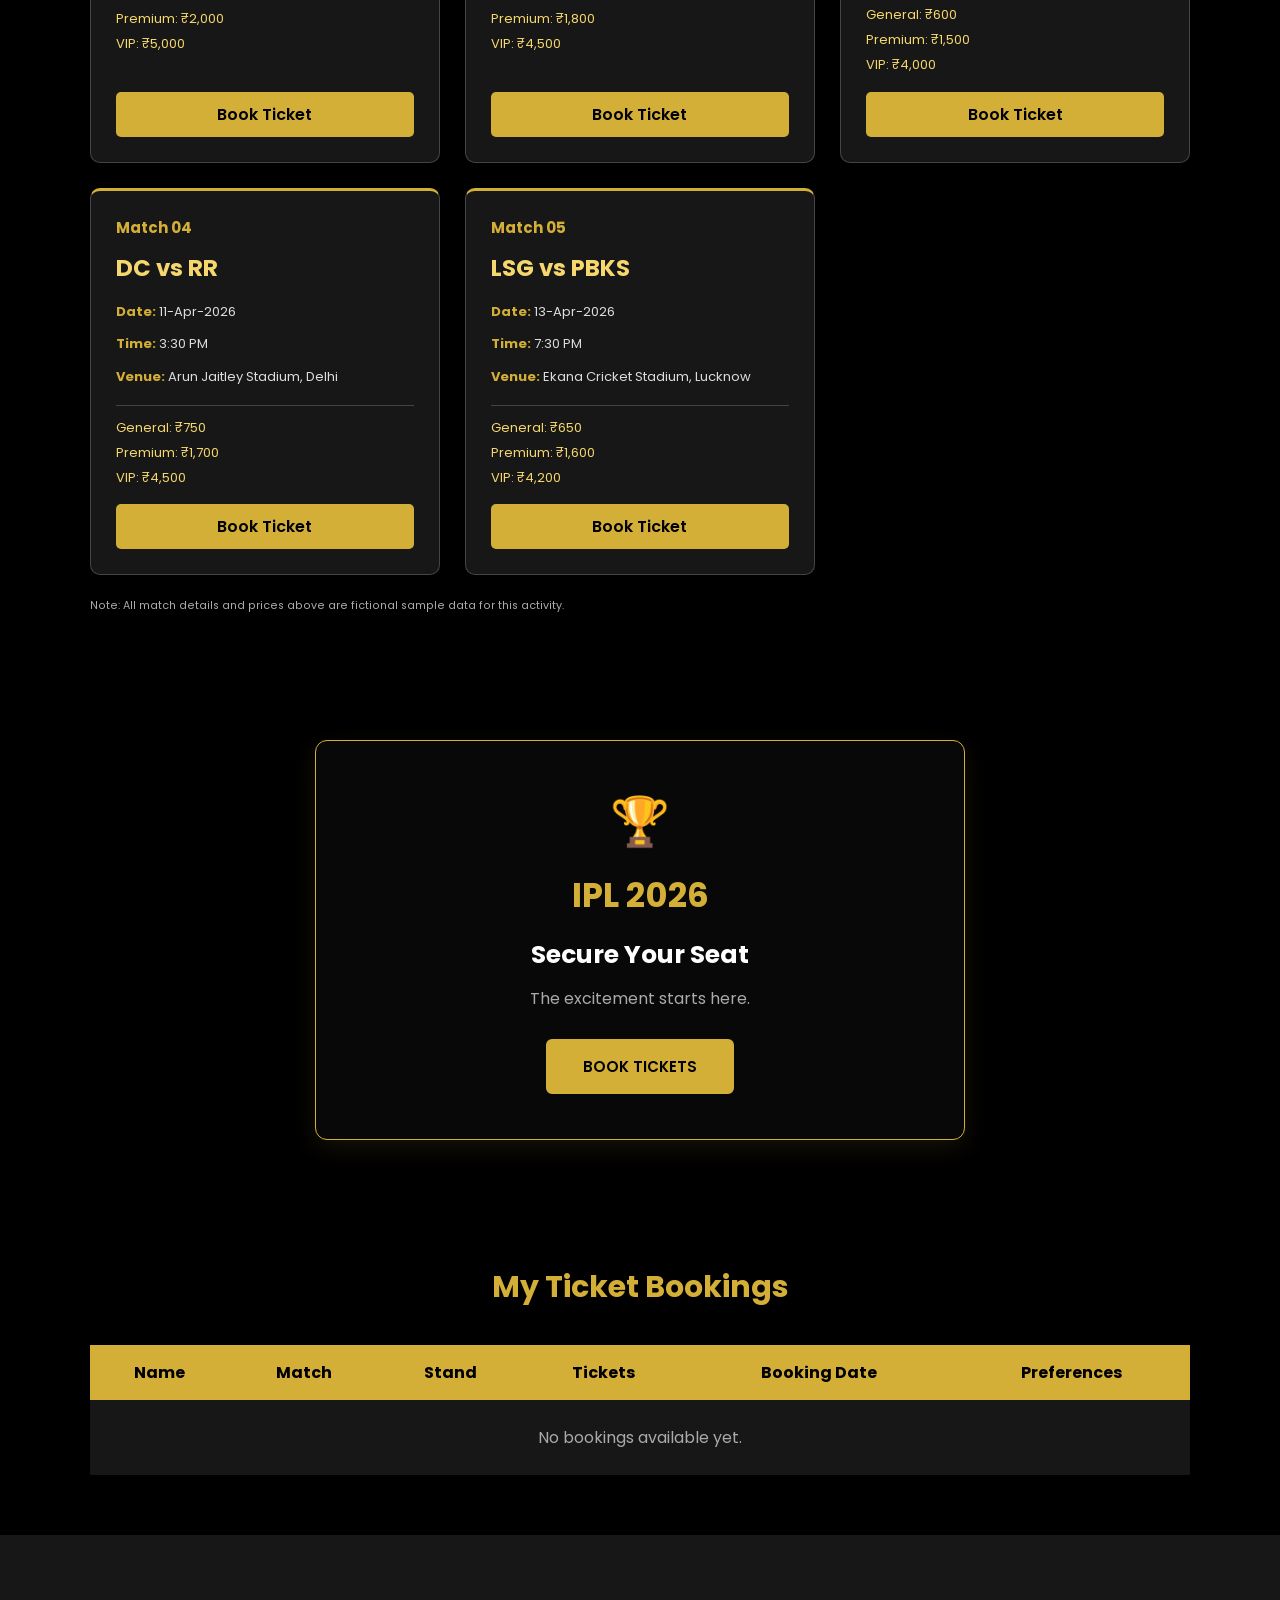
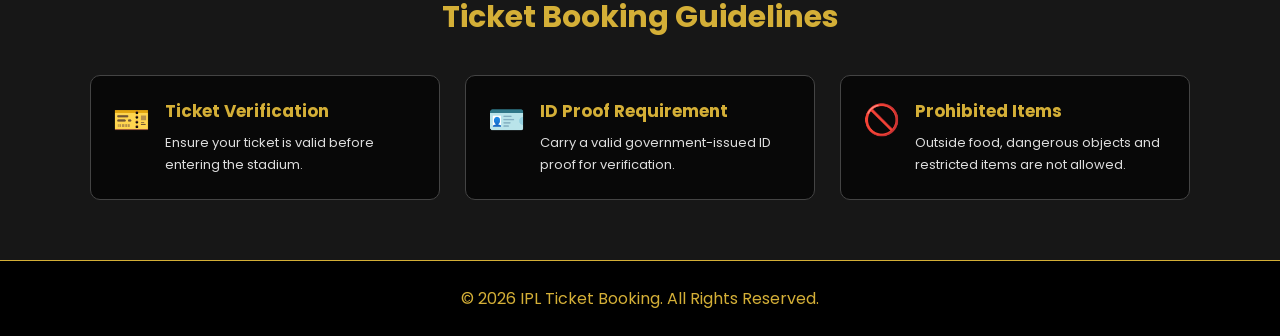
==== commit 99e20202: "updated" ====
--- a/WebApp/index.html
+++ b/WebApp/index.html
@@ -1,4 +1,3 @@
-
 <!DOCTYPE html>
 <html lang="en">
 
@@ -19,7 +18,16 @@
                 <h1>🏆 IPL 2026</h1>
             </div>
 
-            <ul>
+            <button
+                class="menu-toggle"
+                id="menu-toggle"
+                type="button"
+                aria-label="Open navigation menu"
+                aria-expanded="false">
+                ☰
+            </button>
+
+            <ul class="nav-links" id="nav-links">
                 <li><a href="#matches">Matches</a></li>
                 <li><a href="booking.html">Book Ticket</a></li>
                 <li><a href="#my-bookings">My Bookings</a></li>
@@ -28,12 +36,14 @@
         </nav>
     </header>
 
+
     <main>
 
         <!-- Hero Section -->
         <section id="home" class="hero">
 
-            <img src="../img/ipl-stadium.jpg"
+            <img
+                src="../img/ipl-stadium.jpg"
                 alt="Cricket stadium filled with spectators">
 
             <div class="hero-content">
@@ -49,6 +59,7 @@
             </div>
 
         </section>
+
 
         <!-- About IPL Section -->
         <section id="about">
@@ -95,125 +106,175 @@
 
         </section>
 
+
         <!-- Match Schedule Section -->
         <section id="matches">
 
             <h2>Match Schedule</h2>
 
-            <!-- Team Filter -->
-            <div class="team-filter">
-                <label for="team-filter">Filter by Team:</label>
-
-                <select id="team-filter" name="team-filter">
-                    <option value="all">All Teams</option>
-                    <option value="CSK">Chennai Super Kings</option>
-                    <option value="RCB">Royal Challengers Bengaluru</option>
-                    <option value="MI">Mumbai Indians</option>
-                    <option value="KKR">Kolkata Knight Riders</option>
-                    <option value="GT">Gujarat Titans</option>
-                    <option value="SRH">Sunrisers Hyderabad</option>
-                    <option value="DC">Delhi Capitals</option>
-                    <option value="LSG">Lucknow Super Giants</option>
-                    <option value="PBKS">Punjab Kings</option>
-                    <option value="RR">Rajasthan Royals</option>
-                </select>
-            </div>
-
-            <!-- Match Table -->
-            <table>
-
-                <thead>
-                    <tr>
-                        <th rowspan="2">Match Number</th>
-                        <th rowspan="2">Teams</th>
-                        <th rowspan="2">Date & Time</th>
-                        <th rowspan="2">Venue</th>
-                        <th colspan="3">Ticket Prices</th>
-                        <th rowspan="2">Action</th>
-                    </tr>
-
-                    <tr>
-                        <th>General</th>
-                        <th>Premium</th>
-                        <th>VIP</th>
-                    </tr>
-                </thead>
-
-                <tbody>
-
-                    <tr>
-                        <td>Match 01</td>
-                        <td>RCB vs CSK</td>
-                        <td>05-Apr-2026, 7:30 PM</td>
-                        <td>M. Chinnaswamy Stadium, Bengaluru</td>
-                        <td>₹800</td>
-                        <td>₹2,000</td>
-                        <td>₹5,000</td>
-                        <td><a href="booking.html"><button type="button">Book</button></a></td>
-                    </tr>
-
-                    <tr>
-                        <td>Match 02</td>
-                        <td>MI vs KKR</td>
-                        <td>07-Apr-2026, 7:30 PM</td>
-                        <td>Wankhede Stadium, Mumbai</td>
-                        <td>₹700</td>
-                        <td>₹1,800</td>
-                        <td>₹4,500</td>
-                        <td><a href="booking.html"><button type="button">Book</button></a></td>
-                    </tr>
-
-                    <tr>
-                        <td>Match 03</td>
-                        <td>SRH vs GT</td>
-                        <td>09-Apr-2026, 7:30 PM</td>
-                        <td>Rajiv Gandhi International Stadium, Hyderabad</td>
-                        <td>₹600</td>
-                        <td>₹1,500</td>
-                        <td>₹4,000</td>
-                        <td><a href="booking.html"><button type="button">Book</button></a></td>
-                    </tr>
-
-                    <tr>
-                        <td>Match 04</td>
-                        <td>DC vs RR</td>
-                        <td>11-Apr-2026, 3:30 PM</td>
-                        <td>Arun Jaitley Stadium, Delhi</td>
-                        <td>₹750</td>
-                        <td>₹1,700</td>
-                        <td>₹4,500</td>
-                        <td><a href="booking.html"><button type="button">Book</button></a></td>
-                    </tr>
-
-                    <tr>
-                        <td>Match 05</td>
-                        <td>LSG vs PBKS</td>
-                        <td>13-Apr-2026, 7:30 PM</td>
-                        <td>Ekana Cricket Stadium, Lucknow</td>
-                        <td>₹650</td>
-                        <td>₹1,600</td>
-                        <td>₹4,200</td>
-                        <td><a href="booking.html"><button type="button">Book</button></a></td>
-                    </tr>
-
-                </tbody>
-
-            </table>
-
-            <p><small>Note: All match details and prices above are fictional sample data for this activity.</small></p>
-
-        </section>
-
-        <!-- Booking Link Section: The actual form is only in booking.html -->
-        
+            <!-- Filter and View Controls -->
+            <div class="match-controls">
+
+                <div class="team-filter">
+                    <label for="team-filter">Filter by Team:</label>
+
+                    <select id="team-filter" name="team-filter">
+                        <option value="all">All Teams</option>
+                        <option value="CSK">Chennai Super Kings</option>
+                        <option value="RCB">Royal Challengers Bengaluru</option>
+                        <option value="MI">Mumbai Indians</option>
+                        <option value="KKR">Kolkata Knight Riders</option>
+                        <option value="GT">Gujarat Titans</option>
+                        <option value="SRH">Sunrisers Hyderabad</option>
+                        <option value="DC">Delhi Capitals</option>
+                        <option value="LSG">Lucknow Super Giants</option>
+                        <option value="PBKS">Punjab Kings</option>
+                        <option value="RR">Rajasthan Royals</option>
+                    </select>
+                </div>
+
+                <div class="view-controls">
+                    <button type="button" id="grid-view" class="view-btn active">
+                        Grid View
+                    </button>
+
+                    <button type="button" id="list-view" class="view-btn">
+                        List View
+                    </button>
+                </div>
+
+            </div>
+
+
+            <!-- Match Cards -->
+            <div class="match-grid" id="match-grid">
+
+                <!-- Match 1 -->
+                <article class="match-card" data-teams="RCB CSK">
+
+                    <h3>Match 01</h3>
+
+                    <h2>RCB vs CSK</h2>
+
+                    <p><strong>Date:</strong> 05-Apr-2026</p>
+                    <p><strong>Time:</strong> 7:30 PM</p>
+                    <p><strong>Venue:</strong> M. Chinnaswamy Stadium, Bengaluru</p>
+
+                    <div class="match-prices">
+                        <p>General: ₹800</p>
+                        <p>Premium: ₹2,000</p>
+                        <p>VIP: ₹5,000</p>
+                    </div>
+
+                    <a href="booking.html" class="match-book-btn">Book Ticket</a>
+
+                </article>
+
+
+                <!-- Match 2 -->
+                <article class="match-card" data-teams="MI KKR">
+
+                    <h3>Match 02</h3>
+
+                    <h2>MI vs KKR</h2>
+
+                    <p><strong>Date:</strong> 07-Apr-2026</p>
+                    <p><strong>Time:</strong> 7:30 PM</p>
+                    <p><strong>Venue:</strong> Wankhede Stadium, Mumbai</p>
+
+                    <div class="match-prices">
+                        <p>General: ₹700</p>
+                        <p>Premium: ₹1,800</p>
+                        <p>VIP: ₹4,500</p>
+                    </div>
+
+                    <a href="booking.html" class="match-book-btn">Book Ticket</a>
+
+                </article>
+
+
+                <!-- Match 3 -->
+                <article class="match-card" data-teams="SRH GT">
+
+                    <h3>Match 03</h3>
+
+                    <h2>SRH vs GT</h2>
+
+                    <p><strong>Date:</strong> 09-Apr-2026</p>
+                    <p><strong>Time:</strong> 7:30 PM</p>
+                    <p><strong>Venue:</strong> Rajiv Gandhi International Stadium, Hyderabad</p>
+
+                    <div class="match-prices">
+                        <p>General: ₹600</p>
+                        <p>Premium: ₹1,500</p>
+                        <p>VIP: ₹4,000</p>
+                    </div>
+
+                    <a href="booking.html" class="match-book-btn">Book Ticket</a>
+
+                </article>
+
+
+                <!-- Match 4 -->
+                <article class="match-card" data-teams="DC RR">
+
+                    <h3>Match 04</h3>
+
+                    <h2>DC vs RR</h2>
+
+                    <p><strong>Date:</strong> 11-Apr-2026</p>
+                    <p><strong>Time:</strong> 3:30 PM</p>
+                    <p><strong>Venue:</strong> Arun Jaitley Stadium, Delhi</p>
+
+                    <div class="match-prices">
+                        <p>General: ₹750</p>
+                        <p>Premium: ₹1,700</p>
+                        <p>VIP: ₹4,500</p>
+                    </div>
+
+                    <a href="booking.html" class="match-book-btn">Book Ticket</a>
+
+                </article>
+
+
+                <!-- Match 5 -->
+                <article class="match-card" data-teams="LSG PBKS">
+
+                    <h3>Match 05</h3>
+
+                    <h2>LSG vs PBKS</h2>
+
+                    <p><strong>Date:</strong> 13-Apr-2026</p>
+                    <p><strong>Time:</strong> 7:30 PM</p>
+                    <p><strong>Venue:</strong> Ekana Cricket Stadium, Lucknow</p>
+
+                    <div class="match-prices">
+                        <p>General: ₹650</p>
+                        <p>Premium: ₹1,600</p>
+                        <p>VIP: ₹4,200</p>
+                    </div>
+
+                    <a href="booking.html" class="match-book-btn">Book Ticket</a>
+
+                </article>
+
+            </div>
+
+            <p class="match-note">
+                <small>Note: All match details and prices above are fictional sample data for this activity.</small>
+            </p>
+
+        </section>
+
+
+        <!-- Booking Link Section -->
         <section id="booking">
+
             <div class="booking-container">
 
                 <div class="booking-form">
 
-                    <div class="booking-trophy">
-                        🏆
-                    </div>
+                    <div class="booking-trophy">🏆</div>
 
                     <h2>IPL 2026</h2>
 
@@ -228,6 +289,7 @@
                 </div>
 
             </div>
+
         </section>
 
 
@@ -236,26 +298,31 @@
 
             <h2>My Ticket Bookings</h2>
 
-            <table>
-
-                <thead>
-                    <tr>
-                        <th>Name</th>
-                        <th>Match</th>
-                        <th>Stand</th>
-                        <th>Tickets</th>
-                        <th>Booking Date</th>
-                        <th>Preferences</th>
-                    </tr>
-                </thead>
-
-                <tbody id="bookings-body">
-                    <!-- JavaScript displays saved bookings here -->
-                </tbody>
-
-            </table>
-
-        </section>
+            <div class="bookings-table-wrapper">
+
+                <table>
+
+                    <thead>
+                        <tr>
+                            <th>Name</th>
+                            <th>Match</th>
+                            <th>Stand</th>
+                            <th>Tickets</th>
+                            <th>Booking Date</th>
+                            <th>Preferences</th>
+                        </tr>
+                    </thead>
+
+                    <tbody id="bookings-body">
+                        <!-- JavaScript displays saved bookings here -->
+                    </tbody>
+
+                </table>
+
+            </div>
+
+        </section>
+
 
         <!-- Guidelines Section -->
         <section id="guidelines">
@@ -265,27 +332,38 @@
             <div class="guidelines-list">
 
                 <article class="guideline-card">
+
                     <span class="guideline-icon">🎫</span>
+
                     <div>
                         <h3>Ticket Verification</h3>
                         <p>Ensure your ticket is valid before entering the stadium.</p>
                     </div>
-                </article>
+
+                </article>
+
 
                 <article class="guideline-card">
+
                     <span class="guideline-icon">🪪</span>
+
                     <div>
                         <h3>ID Proof Requirement</h3>
                         <p>Carry a valid government-issued ID proof for verification.</p>
                     </div>
-                </article>
+
+                </article>
+
 
                 <article class="guideline-card">
+
                     <span class="guideline-icon">🚫</span>
+
                     <div>
                         <h3>Prohibited Items</h3>
                         <p>Outside food, dangerous objects and restricted items are not allowed.</p>
                     </div>
+
                 </article>
 
             </div>
@@ -293,14 +371,16 @@
         </section>
 
     </main>
+
 
     <!-- Footer -->
     <footer>
         <p>&copy; 2026 IPL Ticket Booking. All Rights Reserved.</p>
     </footer>
 
+
     <!-- JavaScript -->
     <script src="../JS/app.js"></script>
 
 </body>
-</html>
+</html>
--- a/CSS/style.css
+++ b/CSS/style.css
@@ -1,4 +1,3 @@
-
 /* Google Font */
 @import url('https://fonts.googleapis.com/css2?family=Poppins:wght@300;400;500;600;700&display=swap');
 
@@ -22,7 +21,7 @@
 
 html {
     scroll-behavior: smooth;
-    scroll-padding-top: 150px;
+    scroll-padding-top: 100px;
 }
 
 body {
@@ -31,8 +30,14 @@
     color: var(--text);
 }
 
-
-/* 3. Navigation Bar */
+button,
+input,
+select {
+    font-family: inherit;
+}
+
+
+/* 3. Navigation Bar - Flexbox */
 header {
     background-color: var(--primary);
     position: fixed;
@@ -45,26 +50,25 @@
 
 nav {
     display: flex;
-    flex-direction: column;
+    justify-content: space-between;
     align-items: center;
     padding: 12px 5%;
+    min-height: 75px;
 }
 
 .logo h1 {
     color: var(--accent);
     font-size: 28px;
-    margin-bottom: 10px;
-}
-
-nav ul {
-    display: flex;
-    justify-content: center;
+}
+
+.nav-links {
+    display: flex;
+    align-items: center;
     gap: 35px;
     list-style: none;
-    flex-wrap: wrap;
-}
-
-nav ul li a {
+}
+
+.nav-links a {
     color: var(--accent);
     text-decoration: none;
     font-size: 15px;
@@ -72,15 +76,26 @@
     transition: 0.3s;
 }
 
-nav ul li a:hover {
+.nav-links a:hover {
     color: var(--gold-light);
+}
+
+.menu-toggle {
+    display: none;
+    background: transparent;
+    color: var(--accent);
+    border: 1px solid var(--accent);
+    border-radius: 5px;
+    padding: 5px 12px;
+    font-size: 25px;
+    cursor: pointer;
 }
 
 
 /* 4. Hero Section */
 .hero {
     height: 450px;
-    margin-top: 125px;
+    margin-top: 75px;
     position: relative;
     display: flex;
     justify-content: center;
@@ -103,7 +118,7 @@
     inset: 0;
     background: linear-gradient(
         rgba(0, 0, 0, 0.55),
-        rgba(0, 0, 0, 0.8)
+        rgba(0, 0, 0, 0.85)
     );
 }
 
@@ -122,11 +137,10 @@
 .hero-content button {
     background-color: var(--accent);
     color: var(--primary);
-    border: none;
+    border: 1px solid var(--accent);
     padding: 12px 25px;
     margin: 8px;
     border-radius: 5px;
-    font-family: inherit;
     font-weight: 600;
     cursor: pointer;
     transition: 0.3s;
@@ -141,7 +155,7 @@
 /* 5. Common Section Styling */
 section {
     padding: 60px 7%;
-    scroll-margin-top: 140px;
+    scroll-margin-top: 85px;
 }
 
 section > h2 {
@@ -190,13 +204,23 @@
     background-color: var(--primary);
 }
 
+.match-controls {
+    display: flex;
+    justify-content: space-between;
+    align-items: center;
+    gap: 20px;
+    flex-wrap: wrap;
+    margin-bottom: 30px;
+}
+
 .team-filter {
-    margin-bottom: 25px;
+    display: flex;
+    align-items: center;
+    gap: 10px;
 }
 
 .team-filter label {
     color: var(--accent);
-    margin-right: 10px;
 }
 
 .team-filter select {
@@ -205,52 +229,142 @@
     color: var(--accent);
     border: 1px solid var(--accent);
     border-radius: 5px;
-    font-family: inherit;
-}
-
-
-/* Match Table */
-table {
-    width: 100%;
-    border-collapse: collapse;
-    text-align: center;
-    margin-top: 15px;
-}
-
-th {
+    cursor: pointer;
+}
+
+.view-controls {
+    display: flex;
+    gap: 10px;
+}
+
+.view-btn {
+    padding: 9px 18px;
+    background-color: transparent;
+    color: var(--accent);
+    border: 1px solid var(--accent);
+    border-radius: 5px;
+    cursor: pointer;
+    transition: 0.3s;
+}
+
+.view-btn:hover,
+.view-btn.active {
     background-color: var(--accent);
     color: var(--primary);
-    padding: 15px 10px;
-}
-
-td {
+}
+
+
+/* Match Cards - CSS Grid */
+.match-grid {
+    display: grid;
+    grid-template-columns: repeat(3, 1fr);
+    gap: 25px;
+}
+
+.match-card {
     background-color: var(--secondary);
-    color: var(--accent);
-    padding: 15px 10px;
-}
-
-tbody tr:hover td {
-    background-color: #252525;
-}
-
-table button {
+    border: 1px solid #444444;
+    border-top: 3px solid var(--accent);
+    border-radius: 10px;
+    padding: 25px;
+    display: flex;
+    flex-direction: column;
+    gap: 12px;
+    transition: 0.3s;
+}
+
+.match-card:hover {
+    transform: translateY(-5px);
+    border-color: var(--accent);
+    box-shadow: 0 5px 20px rgba(212, 175, 55, 0.12);
+}
+
+.match-card h3 {
+    color: var(--accent);
+    font-size: 15px;
+}
+
+.match-card h2 {
+    color: var(--gold-light);
+    font-size: 23px;
+    margin-bottom: 5px;
+}
+
+.match-card p {
+    color: #DDDDDD;
+    font-size: 13px;
+    line-height: 1.6;
+}
+
+.match-card p strong {
+    color: var(--accent);
+}
+
+.match-prices {
+    border-top: 1px solid #444444;
+    padding-top: 12px;
+    margin-top: 5px;
+}
+
+.match-prices p {
+    color: var(--gold-light);
+    margin-bottom: 4px;
+}
+
+.match-book-btn {
+    display: block;
+    text-align: center;
+    text-decoration: none;
     background-color: var(--accent);
     color: var(--primary);
-    border: none;
-    padding: 8px 16px;
-    border-radius: 4px;
-    cursor: pointer;
-    font-family: inherit;
-}
-
-#matches > p {
+    padding: 10px;
+    border-radius: 5px;
+    font-weight: 600;
+    margin-top: auto;
+    transition: 0.3s;
+}
+
+.match-book-btn:hover {
+    background-color: var(--gold-light);
+    transform: translateY(-2px);
+}
+
+.match-note {
     color: #AAAAAA;
-    margin-top: 15px;
-}
-
-
-/* 8. Booking Section - Premium Luxury Design D */
-
+    margin-top: 20px;
+    font-size: 13px;
+}
+
+
+/* List View */
+.match-grid.list-view {
+    grid-template-columns: 1fr;
+}
+
+.match-grid.list-view .match-card {
+    display: grid;
+    grid-template-columns: 100px 1fr 1fr 1fr 1fr 130px;
+    align-items: center;
+    gap: 15px;
+}
+
+.match-grid.list-view .match-card h2 {
+    font-size: 19px;
+    margin: 0;
+}
+
+.match-grid.list-view .match-prices {
+    border-top: none;
+    padding-top: 0;
+    margin-top: 0;
+}
+
+.match-grid.list-view .match-book-btn {
+    margin-top: 0;
+}
+
+
+/* 8. Booking Section */
 #booking {
     background-color: var(--primary);
     padding: 65px 7%;
@@ -304,7 +418,6 @@
 }
 
 #booking .booking-form button {
-    width: auto;
     background-color: var(--accent);
     color: var(--primary);
     padding: 14px 35px;
@@ -328,38 +441,105 @@
     background-color: var(--primary);
 }
 
-
-/* 10. Guidelines Section */
+.bookings-table-wrapper {
+    width: 100%;
+    overflow-x: auto;
+}
+
+#my-bookings table {
+    width: 100%;
+    border-collapse: collapse;
+    text-align: center;
+}
+
+#my-bookings th {
+    background-color: var(--accent);
+    color: var(--primary);
+    padding: 15px 10px;
+}
+
+#my-bookings td {
+    background-color: var(--secondary);
+    color: var(--accent);
+    padding: 15px 10px;
+}
+
+#my-bookings td.preferences-cell {
+    position: relative;
+    padding-right: 75px;
+}
+
+#my-bookings .delete-booking-btn {
+    position: absolute;
+    right: 10px;
+    top: 50%;
+    transform: translateY(-50%);
+    padding: 3px 7px;
+    background: #080808;
+    color: #777777;
+    border: 1px solid #333333;
+    border-radius: 3px;
+    font-size: 10px;
+    opacity: 0.25;
+    cursor: pointer;
+    transition: 0.2s ease;
+}
+
+#my-bookings .delete-booking-btn:hover {
+    opacity: 1;
+    color: #AAAAAA;
+    background: #111111;
+    border-color: #666666;
+}
+
+.empty-bookings {
+    text-align: center;
+    color: #AAAAAA !important;
+    padding: 25px !important;
+}
+
+
+/* 10. Guidelines Section - Three Column Grid */
 #guidelines {
     background-color: var(--secondary);
 }
 
 .guidelines-list {
-    display: flex;
-    flex-direction: column;
-    gap: 30px;
+    display: grid;
+    grid-template-columns: repeat(3, 1fr);
+    gap: 25px;
 }
 
 .guideline-card {
     display: flex;
-    align-items: center;
-    gap: 20px;
+    align-items: flex-start;
+    gap: 15px;
+    background-color: #080808;
+    border: 1px solid #444444;
+    border-radius: 10px;
+    padding: 22px;
+    transition: 0.3s;
+}
+
+.guideline-card:hover {
+    border-color: var(--accent);
+    transform: translateY(-4px);
 }
 
 .guideline-icon {
     font-size: 30px;
-    color: var(--accent);
 }
 
 .guideline-card h3 {
     color: var(--accent);
     font-size: 17px;
-    margin-bottom: 4px;
+    margin-bottom: 8px;
 }
 
 .guideline-card p {
     color: #DDDDDD;
     font-size: 13px;
+    line-height: 1.7;
 }
 
 
@@ -373,41 +553,351 @@
 }
 
 
-/* 12. Responsive Design */
-@media (max-width: 768px) {
-
-    nav ul {
-        gap: 15px;
-    }
-
-    nav ul li a {
-        font-size: 13px;
-    }
-
+/* 12. Toast Message */
+.toast-message {
+    position: fixed;
+    top: 100px;
+    right: 25px;
+    z-index: 2000;
+    background-color: #171717;
+    color: var(--accent);
+    padding: 14px 22px;
+    border: 1px solid var(--accent);
+    border-radius: 6px;
+    font-size: 14px;
+    box-shadow: 0 4px 15px rgba(0, 0, 0, 0.5);
+    opacity: 0;
+    transform: translateY(-15px);
+    transition: 0.3s ease;
+}
+
+.toast-message.show {
+    opacity: 1;
+    transform: translateY(0);
+}
+
+
+/* 13. Booking Page */
+.booking-page {
+    max-width: 750px;
+    margin: 110px auto 50px;
+    padding: 30px;
+    background: var(--secondary);
+    color: white;
+    border: 1px solid var(--accent);
+    border-radius: 10px;
+    box-shadow: 0 0 15px rgba(184, 150, 69, 0.15);
+}
+
+.booking-page h1 {
+    text-align: center;
+    color: var(--accent);
+    margin-bottom: 12px;
+}
+
+.booking-description {
+    text-align: center;
+    color: #CCCCCC;
+    margin-bottom: 25px;
+}
+
+.booking-page .form-group {
+    margin-bottom: 20px;
+}
+
+.booking-page .form-group label {
+    display: block;
+    color: var(--accent);
+    margin-bottom: 8px;
+}
+
+.booking-page .required {
+    color: #777777;
+}
+
+.booking-page input:not([type="checkbox"]),
+.booking-page select {
+    width: 100%;
+    padding: 12px;
+    background: #252525;
+    color: white;
+    border: 1px solid #777777;
+    border-radius: 5px;
+    font-size: 15px;
+}
+
+.booking-page input:focus,
+.booking-page select:focus {
+    outline: none;
+    border-color: var(--accent);
+}
+
+.booking-page .tooltip {
+    display: inline-block;
+    position: relative;
+    color: #777777;
+    cursor: help;
+}
+
+.booking-page .tooltip-text {
+    visibility: hidden;
+    opacity: 0;
+    position: absolute;
+    z-index: 5;
+    width: 190px;
+    bottom: 130%;
+    left: 50%;
+    transform: translateX(-50%);
+    padding: 8px;
+    background: #333333;
+    color: white;
+    border: 1px solid #777777;
+    border-radius: 5px;
+    font-size: 12px;
+    text-align: center;
+    transition: opacity 0.2s;
+}
+
+.booking-page .tooltip:hover .tooltip-text {
+    visibility: visible;
+    opacity: 1;
+}
+
+.booking-page .preferences {
+    margin: 25px 0;
+}
+
+.booking-page .preferences h3 {
+    color: var(--accent);
+}
+
+.booking-page .preferences label {
+    display: block;
+    color: #DDDDDD;
+    margin: 12px 0;
+}
+
+.booking-page .preferences input {
+    accent-color: var(--accent);
+}
+
+.booking-page .required-note {
+    color: #CCCCCC;
+    font-size: 13px;
+    margin-bottom: 20px;
+}
+
+.booking-page .button-group {
+    display: flex;
+    gap: 15px;
+    margin-top: 25px;
+}
+
+.booking-page button {
+    flex: 1;
+    padding: 13px;
+    border-radius: 5px;
+    font-size: 16px;
+    font-weight: bold;
+    cursor: pointer;
+}
+
+.booking-page .submit-btn {
+    background: var(--accent);
+    color: #000000;
+    border: 1px solid var(--accent);
+}
+
+.booking-page .submit-btn:hover {
+    background: var(--gold-light);
+}
+
+.booking-page .reset-btn {
+    background: transparent;
+    color: var(--accent);
+    border: 1px solid var(--accent);
+}
+
+.booking-page .reset-btn:hover {
+    background: var(--accent);
+    color: #000000;
+}
+
+.booking-page .home-link {
+    display: block;
+    text-align: center;
+    color: var(--accent);
+    margin-top: 25px;
+    text-decoration: none;
+}
+
+
+/* Booking Summary Card */
+.booking-summary {
+    margin-top: 30px;
+    padding: 25px;
+    background-color: #080808;
+    border: 1px solid var(--accent);
+    border-radius: 10px;
+}
+
+.booking-summary h2 {
+    color: var(--accent);
+    text-align: center;
+    margin-bottom: 20px;
+}
+
+.booking-summary p {
+    display: flex;
+    justify-content: space-between;
+    gap: 15px;
+    color: #DDDDDD;
+    padding: 10px 0;
+    border-bottom: 1px solid #333333;
+}
+
+.booking-summary strong {
+    color: var(--gold-light);
+}
+
+.booking-summary .summary-total {
+    color: var(--accent);
+    font-size: 19px;
+    font-weight: 600;
+    border-bottom: none;
+}
+
+
+/* 14. Tablet Responsive Layout */
+@media (max-width: 900px) {
+
+    .match-grid {
+        grid-template-columns: repeat(2, 1fr);
+    }
+
+    .guidelines-list {
+        grid-template-columns: repeat(2, 1fr);
+    }
+
+    .match-grid.list-view .match-card {
+        grid-template-columns: 1fr 1fr;
+    }
+
+}
+
+
+/* 15. Mobile Responsive Layout */
+@media (max-width: 600px) {
+
+    /* Mobile Navigation */
+    nav {
+        flex-wrap: wrap;
+        padding: 12px 5%;
+    }
+
+    .logo h1 {
+        font-size: 23px;
+    }
+
+    .menu-toggle {
+        display: block;
+    }
+
+    .nav-links {
+        display: none;
+        flex-direction: column;
+        align-items: center;
+        gap: 0;
+        width: 100%;
+        padding-top: 12px;
+    }
+
+    .nav-links.active {
+        display: flex;
+    }
+
+    .nav-links li {
+        width: 100%;
+        text-align: center;
+    }
+
+    .nav-links a {
+        display: block;
+        padding: 12px;
+    }
+
+
+    /* Hero */
     .hero {
         height: 350px;
+        margin-top: 65px;
     }
 
     .hero-content h2 {
         font-size: 25px;
     }
 
+    .hero-content button {
+        padding: 10px 15px;
+        font-size: 12px;
+    }
+
+
+    /* Sections */
+    section {
+        padding: 40px 5%;
+    }
+
+    section > h2 {
+        font-size: 25px;
+    }
+
     .about-content {
         grid-template-columns: 1fr;
     }
 
-    #matches {
-        overflow-x: auto;
-    }
-
-    #matches table {
-        min-width: 850px;
-    }
-
-    section {
-        padding: 40px 5%;
-    }
-
+
+    /* Match Cards */
+    .match-controls {
+        align-items: stretch;
+        flex-direction: column;
+    }
+
+    .team-filter {
+        align-items: flex-start;
+        flex-direction: column;
+    }
+
+    .team-filter select {
+        width: 100%;
+    }
+
+    .view-controls {
+        width: 100%;
+    }
+
+    .view-btn {
+        flex: 1;
+    }
+
+    .match-grid {
+        grid-template-columns: 1fr;
+    }
+
+    .match-grid.list-view .match-card {
+        display: flex;
+        flex-direction: column;
+        align-items: stretch;
+    }
+
+
+    /* Guidelines */
+    .guidelines-list {
+        grid-template-columns: 1fr;
+    }
+
+
+    /* Booking Section */
     #booking {
         padding: 45px 5%;
     }
@@ -423,4 +913,25 @@
     #booking .booking-form h3 {
         font-size: 21px;
     }
-}
+
+
+    /* Booking Page */
+    .booking-page {
+        margin: 90px 15px 25px;
+        padding: 20px;
+    }
+
+    .booking-page .button-group {
+        flex-direction: column;
+    }
+
+
+    /* Toast */
+    .toast-message {
+        left: 15px;
+        right: 15px;
+        top: 85px;
+        text-align: center;
+    }
+
+}
